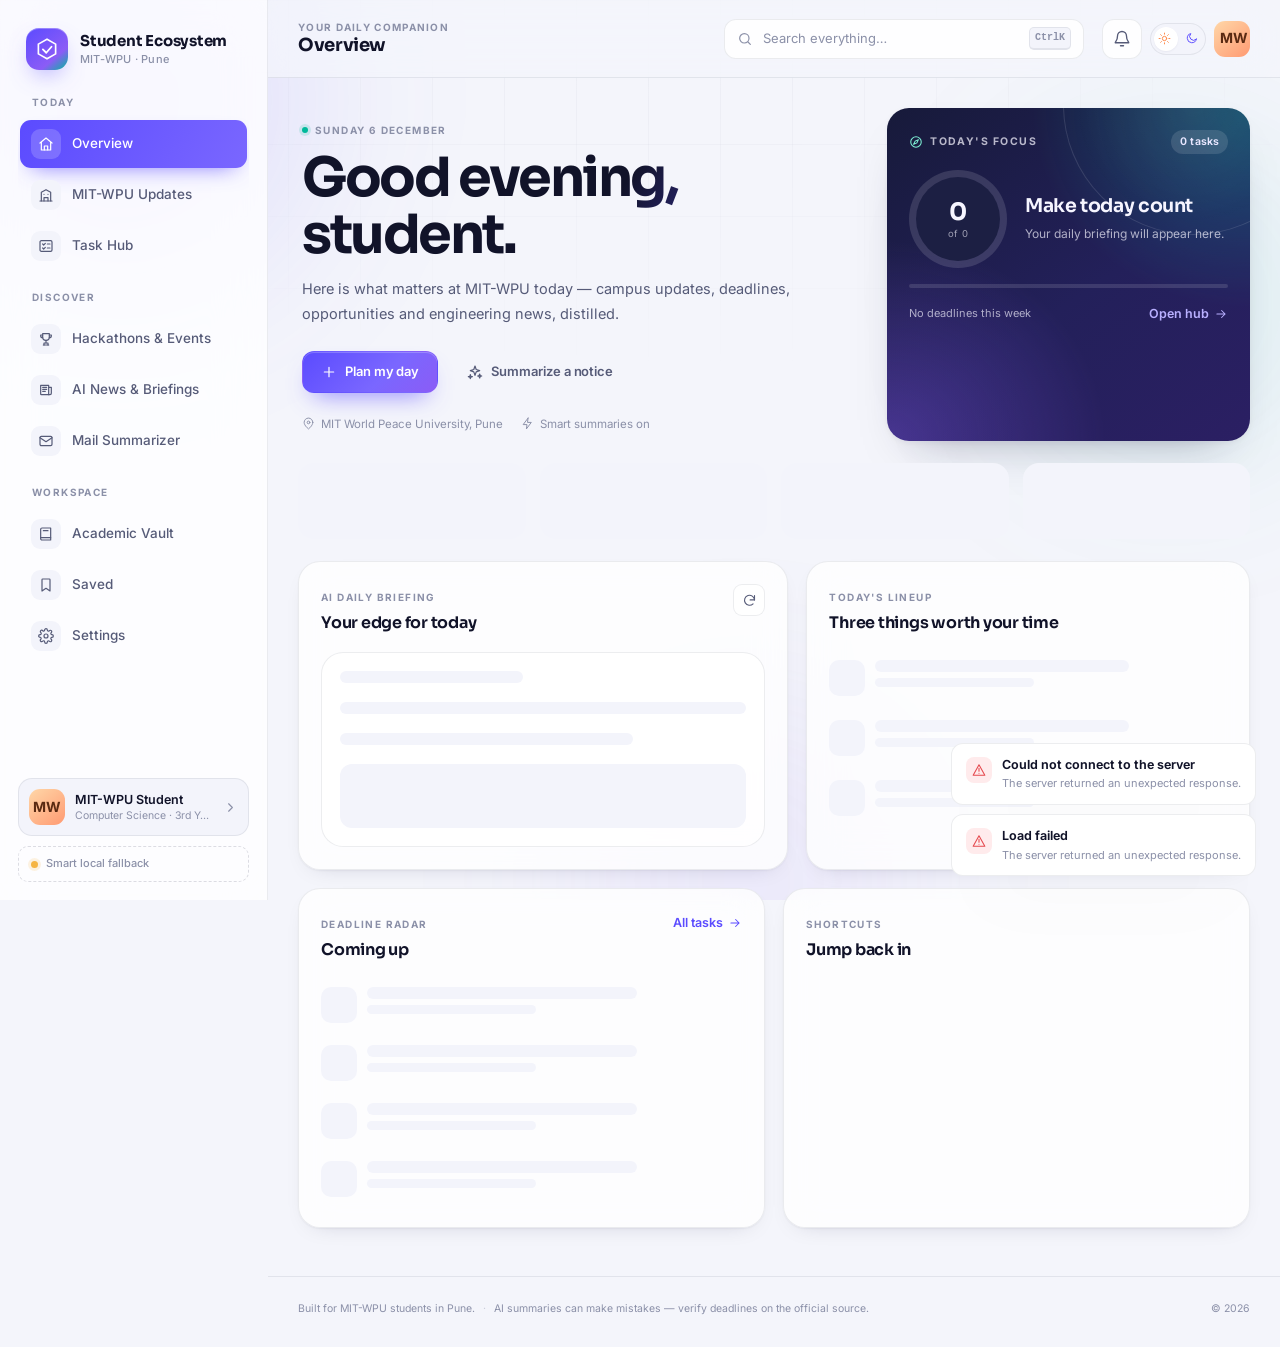
==== templates/index.html @ ea2fb2c0 "Rebuild Student Ecosystem as a local-first Flask SPA Replace the legacy Flask/HTML app with a zero-b" ====
<!DOCTYPE html>
<html lang="en" data-theme="light">
<head>
  <meta charset="UTF-8">
  <meta name="viewport" content="width=device-width, initial-scale=1.0, viewport-fit=cover">
  <meta name="description" content="Student Ecosystem is the daily companion for MIT-WPU students: campus updates, hackathons, AI news briefings, mail summaries, an academic vault and a task hub.">
  <meta name="theme-color" content="#5b4bff">
  <title>Student Ecosystem — MIT-WPU</title>
  <link rel="icon" href="/static/favicon.svg" type="image/svg+xml">
  <link rel="manifest" href="/manifest.webmanifest">
  <link rel="preconnect" href="https://fonts.googleapis.com">
  <link rel="preconnect" href="https://fonts.gstatic.com" crossorigin>
  <link href="https://fonts.googleapis.com/css2?family=Sora:wght@400;500;600;700;800&family=Inter:wght@400;500;600;700&display=swap" rel="stylesheet">
  <link rel="stylesheet" href="/static/css/app.css?v=3">
  <script>
    try {
      var savedTheme = localStorage.getItem("se-theme");
      var prefersDark = window.matchMedia && window.matchMedia("(prefers-color-scheme: dark)").matches;
      document.documentElement.setAttribute("data-theme", savedTheme || (prefersDark ? "dark" : "light"));
    } catch (e) {}
  </script>
</head>
<body>
  <!-- Icon sprite -->
  <svg xmlns="http://www.w3.org/2000/svg" style="display:none" aria-hidden="true">
    <symbol id="i-home" viewBox="0 0 24 24"><path d="M3 10.5 12 3l9 7.5"/><path d="M5 9.5V21h14V9.5"/><path d="M9.5 21v-6h5v6"/></symbol>
    <symbol id="i-campus" viewBox="0 0 24 24"><path d="M3 21h18"/><path d="M5 21V8l7-4 7 4v13"/><path d="M9 21v-5h6v5"/><path d="M9 11h.01M15 11h.01"/></symbol>
    <symbol id="i-trophy" viewBox="0 0 24 24"><path d="M7 4h10v5a5 5 0 0 1-10 0V4Z"/><path d="M7 6H4v1a3 3 0 0 0 3 3"/><path d="M17 6h3v1a3 3 0 0 1-3 3"/><path d="M12 14v4"/><path d="M8 21h8"/><path d="M9 21v-3h6v3"/></symbol>
    <symbol id="i-news" viewBox="0 0 24 24"><path d="M4 5h12v14H5a1 1 0 0 1-1-1V5Z"/><path d="M16 8h4v9a2 2 0 0 1-2 2h-2"/><path d="M7 8h6M7 11h6M7 14h4"/></symbol>
    <symbol id="i-mail" viewBox="0 0 24 24"><rect x="3" y="5" width="18" height="14" rx="2"/><path d="m3 7 9 6 9-6"/></symbol>
    <symbol id="i-book" viewBox="0 0 24 24"><path d="M4 5a2 2 0 0 1 2-2h13v18H6a2 2 0 0 1-2-2V5Z"/><path d="M4 17.5h15"/><path d="M8 7h7"/></symbol>
    <symbol id="i-tasks" viewBox="0 0 24 24"><rect x="3" y="4" width="18" height="16" rx="2"/><path d="m7 9 1.5 1.5L11 8"/><path d="m7 15 1.5 1.5L11 14"/><path d="M14 9h4M14 15h4"/></symbol>
    <symbol id="i-bookmark" viewBox="0 0 24 24"><path d="M6 4a1 1 0 0 1 1-1h10a1 1 0 0 1 1 1v17l-6-4-6 4V4Z"/></symbol>
    <symbol id="i-search" viewBox="0 0 24 24"><circle cx="11" cy="11" r="7"/><path d="m20 20-3.5-3.5"/></symbol>
    <symbol id="i-sun" viewBox="0 0 24 24"><circle cx="12" cy="12" r="4"/><path d="M12 2v2M12 20v2M4.9 4.9l1.4 1.4M17.7 17.7l1.4 1.4M2 12h2M20 12h2M4.9 19.1l1.4-1.4M17.7 6.3l1.4-1.4"/></symbol>
    <symbol id="i-moon" viewBox="0 0 24 24"><path d="M21 13.2A8.5 8.5 0 1 1 10.8 3a6.7 6.7 0 0 0 10.2 10.2Z"/></symbol>
    <symbol id="i-bell" viewBox="0 0 24 24"><path d="M18 8a6 6 0 1 0-12 0c0 7-3 7-3 9h18c0-2-3-2-3-9"/><path d="M10 21h4"/></symbol>
    <symbol id="i-plus" viewBox="0 0 24 24"><path d="M12 5v14M5 12h14"/></symbol>
    <symbol id="i-refresh" viewBox="0 0 24 24"><path d="M20 11a8 8 0 1 0-2.3 6.3"/><path d="M20 4v7h-7"/></symbol>
    <symbol id="i-arrow-right" viewBox="0 0 24 24"><path d="M5 12h14M13 6l6 6-6 6"/></symbol>
    <symbol id="i-external" viewBox="0 0 24 24"><path d="M14 4h6v6"/><path d="m20 4-9 9"/><path d="M18 14v5a1 1 0 0 1-1 1H5a1 1 0 0 1-1-1V7a1 1 0 0 1 1-1h5"/></symbol>
    <symbol id="i-sparkles" viewBox="0 0 24 24"><path d="m12 3 1.8 5.2L19 10l-5.2 1.8L12 17l-1.8-5.2L5 10l5.2-1.8L12 3Z"/><path d="m19 15 .8 2.2L22 18l-2.2.8L19 21l-.8-2.2L16 18l2.2-.8L19 15Z"/><path d="m5 16 .7 2.3L8 19l-2.3.7L5 22l-.7-2.3L2 19l2.3-.7L5 16Z"/></symbol>
    <symbol id="i-clock" viewBox="0 0 24 24"><circle cx="12" cy="12" r="9"/><path d="M12 7v5l3 2"/></symbol>
    <symbol id="i-calendar" viewBox="0 0 24 24"><rect x="3" y="5" width="18" height="16" rx="2"/><path d="M16 3v4M8 3v4M3 10h18"/></symbol>
    <symbol id="i-pin" viewBox="0 0 24 24"><path d="M20 10c0 6-8 12-8 12s-8-6-8-12a8 8 0 0 1 16 0Z"/><circle cx="12" cy="10" r="2.5"/></symbol>
    <symbol id="i-x" viewBox="0 0 24 24"><path d="M6 6l12 12M18 6 6 18"/></symbol>
    <symbol id="i-trash" viewBox="0 0 24 24"><path d="M4 7h16M9 7V4h6v3M6 7l1 14h10l1-14"/><path d="M10 11v6M14 11v6"/></symbol>
    <symbol id="i-edit" viewBox="0 0 24 24"><path d="m4 20 4.5-1 10-10a2.1 2.1 0 0 0-3-3l-10 10L4 20Z"/><path d="m13.5 6.5 4 4"/></symbol>
    <symbol id="i-check" viewBox="0 0 24 24"><path d="m5 12 5 5L20 6"/></symbol>
    <symbol id="i-users" viewBox="0 0 24 24"><circle cx="9" cy="8" r="3.5"/><path d="M2.5 20a6.5 6.5 0 0 1 13 0"/><path d="M16 5.5a3.5 3.5 0 0 1 0 7"/><path d="M18 15.5a5.5 5.5 0 0 1 3.5 4.5"/></symbol>
    <symbol id="i-bolt" viewBox="0 0 24 24"><path d="M13 2 4 14h7l-1 8 9-12h-7l1-8Z"/></symbol>
    <symbol id="i-upload" viewBox="0 0 24 24"><path d="M12 16V4"/><path d="m7 9 5-5 5 5"/><path d="M4 16v3a1 1 0 0 0 1 1h14a1 1 0 0 0 1-1v-3"/></symbol>
    <symbol id="i-download" viewBox="0 0 24 24"><path d="M12 4v12"/><path d="m7 11 5 5 5-5"/><path d="M4 19v1h16v-1"/></symbol>
    <symbol id="i-star" viewBox="0 0 24 24"><path d="m12 3 2.7 5.6 6.3.9-4.5 4.3 1 6.2-5.5-3-5.5 3 1-6.2L3 9.5l6.3-.9L12 3Z"/></symbol>
    <symbol id="i-filter" viewBox="0 0 24 24"><path d="M3 5h18l-7 8v6l-4 2v-8L3 5Z"/></symbol>
    <symbol id="i-chevron-down" viewBox="0 0 24 24"><path d="m6 9 6 6 6-6"/></symbol>
    <symbol id="i-chevron-right" viewBox="0 0 24 24"><path d="m9 6 6 6-6 6"/></symbol>
    <symbol id="i-command" viewBox="0 0 24 24"><path d="M9 6a3 3 0 1 0-3 3h12a3 3 0 1 0-3-3v12a3 3 0 1 0 3-3H6a3 3 0 1 0 3 3V6Z"/></symbol>
    <symbol id="i-menu" viewBox="0 0 24 24"><path d="M4 7h16M4 12h16M4 17h16"/></symbol>
    <symbol id="i-settings" viewBox="0 0 24 24"><circle cx="12" cy="12" r="3"/><path d="M19.4 15a1.7 1.7 0 0 0 .3 1.9l.1.1a2 2 0 1 1-2.8 2.8l-.1-.1a1.7 1.7 0 0 0-1.9-.3 1.7 1.7 0 0 0-1 1.5V21a2 2 0 1 1-4 0v-.1a1.7 1.7 0 0 0-1-1.6 1.7 1.7 0 0 0-1.9.3l-.1.1a2 2 0 1 1-2.8-2.8l.1-.1a1.7 1.7 0 0 0 .3-1.9 1.7 1.7 0 0 0-1.5-1H3a2 2 0 1 1 0-4h.1a1.7 1.7 0 0 0 1.6-1 1.7 1.7 0 0 0-.3-1.9l-.1-.1a2 2 0 1 1 2.8-2.8l.1.1a1.7 1.7 0 0 0 1.9.3H9a1.7 1.7 0 0 0 1-1.5V3a2 2 0 1 1 4 0v.1a1.7 1.7 0 0 0 1 1.5 1.7 1.7 0 0 0 1.9-.3l.1-.1a2 2 0 1 1 2.8 2.8l-.1.1a1.7 1.7 0 0 0-.3 1.9V9a1.7 1.7 0 0 0 1.5 1H21a2 2 0 1 1 0 4h-.1a1.7 1.7 0 0 0-1.5 1Z"/></symbol>
    <symbol id="i-layers" viewBox="0 0 24 24"><path d="m12 3 9 5-9 5-9-5 9-5Z"/><path d="m3 13 9 5 9-5"/><path d="m3 17 9 5 9-5"/></symbol>
    <symbol id="i-file" viewBox="0 0 24 24"><path d="M13 3H6a1 1 0 0 0-1 1v16a1 1 0 0 0 1 1h12a1 1 0 0 0 1-1V9l-6-6Z"/><path d="M13 3v6h6"/><path d="M8 14h8M8 17h5"/></symbol>
    <symbol id="i-video" viewBox="0 0 24 24"><rect x="3" y="6" width="13" height="12" rx="2"/><path d="m16 10 5-3v10l-5-3"/></symbol>
    <symbol id="i-link" viewBox="0 0 24 24"><path d="M10 14a4 4 0 0 0 5.7 0l3-3a4 4 0 0 0-5.7-5.7l-1 1"/><path d="M14 10a4 4 0 0 0-5.7 0l-3 3a4 4 0 0 0 5.7 5.7l1-1"/></symbol>
    <symbol id="i-tool" viewBox="0 0 24 24"><path d="M14.5 6.5a4 4 0 0 1 5-5l-2.4 2.4 2.5 2.5 2.4-2.4a4 4 0 0 1-5 5L7 19a2.8 2.8 0 1 1-4-4l10-10.5Z"/></symbol>
    <symbol id="i-alert" viewBox="0 0 24 24"><path d="M12 3 2 21h20L12 3Z"/><path d="M12 9v5M12 17.5h.01"/></symbol>
    <symbol id="i-send" viewBox="0 0 24 24"><path d="m22 2-7 20-4-9-9-4 20-7Z"/><path d="M22 2 11 13"/></symbol>
    <symbol id="i-copy" viewBox="0 0 24 24"><rect x="9" y="9" width="12" height="12" rx="2"/><path d="M5 15H4a1 1 0 0 1-1-1V4a1 1 0 0 1 1-1h10a1 1 0 0 1 1 1v1"/></symbol>
    <symbol id="i-grad" viewBox="0 0 24 24"><path d="m2 9 10-5 10 5-10 5L2 9Z"/><path d="M6 11.5V17c0 1.7 2.7 3 6 3s6-1.3 6-3v-5.5"/><path d="M22 9v6"/></symbol>
    <symbol id="i-compass" viewBox="0 0 24 24"><circle cx="12" cy="12" r="9"/><path d="m16 8-2.5 5.5L8 16l2.5-5.5L16 8Z"/></symbol>
    <symbol id="i-inbox" viewBox="0 0 24 24"><path d="M4 13h4l2 3h4l2-3h4"/><path d="M5 4h14l2 9v6a1 1 0 0 1-1 1H4a1 1 0 0 1-1-1v-6l2-9Z"/></symbol>
  </svg>

  <div class="ambient" aria-hidden="true">
    <div class="ambient-orb orb-1"></div>
    <div class="ambient-orb orb-2"></div>
    <div class="ambient-orb orb-3"></div>
    <div class="ambient-grid"></div>
  </div>

  <div class="app-shell">
    <!-- Sidebar -->
    <aside class="sidebar" id="sidebar" aria-label="Primary navigation">
      <a class="brand" href="#overview" data-nav="overview">
        <span class="brand-mark" aria-hidden="true">
          <svg viewBox="0 0 32 32" fill="none"><path d="M16 3 4.5 9.5v13L16 29l11.5-6.5v-13L16 3Z" stroke="currentColor" stroke-width="2.2"/><path d="M10.5 16.5 15 21l7-8" stroke="currentColor" stroke-width="2.4" stroke-linecap="round" stroke-linejoin="round"/></svg>
        </span>
        <span class="brand-copy">
          <strong>Student Ecosystem</strong>
          <small>MIT-WPU · Pune</small>
        </span>
      </a>

      <nav class="nav">
        <span class="nav-label">Today</span>
        <a class="nav-item" href="#overview" data-nav="overview"><span class="nav-icon"><svg class="icon"><use href="#i-home"/></svg></span><span>Overview</span></a>
        <a class="nav-item" href="#campus" data-nav="campus"><span class="nav-icon"><svg class="icon"><use href="#i-campus"/></svg></span><span>MIT-WPU Updates</span><em class="nav-badge" id="nav-campus-badge" hidden>0</em></a>
        <a class="nav-item" href="#tasks" data-nav="tasks"><span class="nav-icon"><svg class="icon"><use href="#i-tasks"/></svg></span><span>Task Hub</span><em class="nav-badge" id="nav-task-badge" hidden>0</em></a>

        <span class="nav-label">Discover</span>
        <a class="nav-item" href="#opportunities" data-nav="opportunities"><span class="nav-icon"><svg class="icon"><use href="#i-trophy"/></svg></span><span>Hackathons &amp; Events</span></a>
        <a class="nav-item" href="#news" data-nav="news"><span class="nav-icon"><svg class="icon"><use href="#i-news"/></svg></span><span>AI News &amp; Briefings</span></a>
        <a class="nav-item" href="#mail" data-nav="mail"><span class="nav-icon"><svg class="icon"><use href="#i-mail"/></svg></span><span>Mail Summarizer</span></a>

        <span class="nav-label">Workspace</span>
        <a class="nav-item" href="#vault" data-nav="vault"><span class="nav-icon"><svg class="icon"><use href="#i-book"/></svg></span><span>Academic Vault</span></a>
        <a class="nav-item" href="#saved" data-nav="saved"><span class="nav-icon"><svg class="icon"><use href="#i-bookmark"/></svg></span><span>Saved</span><em class="nav-badge" id="nav-saved-badge" hidden>0</em></a>
        <a class="nav-item" href="#settings" data-nav="settings"><span class="nav-icon"><svg class="icon"><use href="#i-settings"/></svg></span><span>Settings</span></a>
      </nav>

      <div class="sidebar-footer">
        <button class="profile-chip" type="button" data-open-settings>
          <span class="avatar" id="sidebar-avatar">M</span>
          <span class="profile-chip-copy">
            <strong id="sidebar-name">MIT-WPU Student</strong>
            <small id="sidebar-branch">Computer Science</small>
          </span>
          <svg class="icon"><use href="#i-chevron-right"/></svg>
        </button>
        <div class="ai-status" id="ai-status-pill">
          <span class="status-dot"></span>
          <span id="ai-status-text">Smart fallback</span>
        </div>
      </div>
    </aside>

    <!-- Main -->
    <div class="main">
      <header class="topbar">
        <button class="icon-btn menu-btn" id="menu-btn" type="button" aria-label="Open navigation" aria-expanded="false">
          <svg class="icon"><use href="#i-menu"/></svg>
        </button>

        <div class="topbar-title">
          <span class="topbar-eyebrow" id="topbar-eyebrow">Your daily companion</span>
          <h1 id="topbar-title">Overview</h1>
        </div>

        <button class="search-trigger" id="search-trigger" type="button" aria-label="Open command palette">
          <svg class="icon"><use href="#i-search"/></svg>
          <span>Search everything…</span>
          <kbd><span class="kbd-mod">Ctrl</span>K</kbd>
        </button>

        <div class="topbar-actions">
          <button class="icon-btn" id="notification-btn" type="button" aria-label="Deadline notifications" aria-haspopup="true">
            <svg class="icon"><use href="#i-bell"/></svg>
            <span class="notification-dot" id="notification-dot" hidden></span>
          </button>
          <button class="theme-toggle" id="theme-toggle" type="button" aria-label="Toggle theme" aria-pressed="false">
            <span class="theme-icon theme-icon-sun"><svg class="icon"><use href="#i-sun"/></svg></span>
            <span class="theme-icon theme-icon-moon"><svg class="icon"><use href="#i-moon"/></svg></span>
          </button>
          <button class="avatar avatar-btn" id="topbar-avatar" type="button" aria-label="Open settings" data-open-settings>M</button>
        </div>

        <div class="notification-panel" id="notification-panel" hidden>
          <div class="panel-head">
            <strong>Up next</strong>
            <a href="#tasks" class="text-link">All tasks <svg class="icon"><use href="#i-arrow-right"/></svg></a>
          </div>
          <div id="notification-list" class="notification-list"></div>
        </div>
      </header>

      <main class="view-wrap" id="view-wrap" tabindex="-1">
        <!-- ============ OVERVIEW ============ -->
        <section class="view" id="view-overview" data-view="overview">
          <div class="overview-hero">
            <div class="hero-copy">
              <span class="eyebrow"><span class="eyebrow-dot"></span><span id="today-label">Today</span></span>
              <h2 class="hero-title" id="greeting-title">Good evening, student.</h2>
              <p class="hero-sub" id="greeting-sub">Here is what matters at MIT-WPU today — campus updates, deadlines, opportunities and engineering news, distilled.</p>
              <div class="hero-actions">
                <a class="btn btn-primary" href="#tasks" data-nav="tasks"><svg class="icon"><use href="#i-plus"/></svg>Plan my day</a>
                <a class="btn btn-ghost" href="#mail" data-nav="mail"><svg class="icon"><use href="#i-sparkles"/></svg>Summarize a notice</a>
              </div>
              <div class="hero-meta">
                <span><svg class="icon"><use href="#i-pin"/></svg>MIT World Peace University, Pune</span>
                <span><svg class="icon"><use href="#i-bolt"/></svg><span id="hero-mode">Smart summaries on</span></span>
              </div>
            </div>

            <div class="focus-card" id="focus-card">
              <div class="focus-top">
                <span class="focus-label"><svg class="icon"><use href="#i-compass"/></svg> Today's focus</span>
                <span class="pill pill-soft" id="focus-count">0 tasks</span>
              </div>
              <div class="focus-body">
                <div class="focus-ring" id="focus-ring" style="--progress:0">
                  <div class="focus-ring-inner">
                    <strong id="focus-done">0</strong>
                    <small>of <span id="focus-total">0</span></small>
                  </div>
                </div>
                <div class="focus-copy">
                  <h3 id="focus-headline">Make today count</h3>
                  <p id="focus-summary">Your daily briefing will appear here.</p>
                </div>
              </div>
              <div class="focus-progress"><span id="focus-bar"></span></div>
              <div class="focus-foot">
                <span id="focus-next">No deadlines this week</span>
                <a href="#tasks" class="text-link">Open hub <svg class="icon"><use href="#i-arrow-right"/></svg></a>
              </div>
            </div>
          </div>

          <div class="stat-grid" id="overview-stats" aria-label="Your stats"></div>

          <div class="overview-grid">
            <section class="panel panel-briefing">
              <div class="panel-head">
                <div>
                  <span class="eyebrow">AI DAILY BRIEFING</span>
                  <h3>Your edge for today</h3>
                </div>
                <button class="icon-btn small" id="briefing-refresh" type="button" aria-label="Regenerate briefing">
                  <svg class="icon"><use href="#i-refresh"/></svg>
                </button>
              </div>
              <div id="briefing-body" class="briefing-body"></div>
            </section>

            <section class="panel">
              <div class="panel-head">
                <div><span class="eyebrow">TODAY'S LINEUP</span><h3>Three things worth your time</h3></div>
              </div>
              <div id="overview-lineup" class="lineup"></div>
            </section>
          </div>

          <div class="overview-grid two-even">
            <section class="panel">
              <div class="panel-head">
                <div><span class="eyebrow">DEADLINE RADAR</span><h3>Coming up</h3></div>
                <a href="#tasks" class="text-link">All tasks <svg class="icon"><use href="#i-arrow-right"/></svg></a>
              </div>
              <div id="overview-deadlines" class="deadline-list"></div>
            </section>

            <section class="panel">
              <div class="panel-head">
                <div><span class="eyebrow">SHORTCUTS</span><h3>Jump back in</h3></div>
              </div>
              <div id="overview-quick" class="quick-grid"></div>
            </section>
          </div>
        </section>

        <!-- ============ CAMPUS ============ -->
        <section class="view" id="view-campus" data-view="campus">
          <div class="view-head">
            <div>
              <span class="eyebrow">MIT-WPU UPDATES HUB</span>
              <h2>Campus, decoded.</h2>
              <p>Notices, exams, academic dates and club events — each with a TL;DR and the exact next step.</p>
            </div>
            <div class="view-head-actions">
              <button class="btn btn-secondary" id="campus-refresh" type="button"><svg class="icon"><use href="#i-refresh"/></svg>Refresh</button>
            </div>
          </div>

          <div class="source-strip" id="campus-source"></div>

          <div class="toolbar">
            <div class="search-field">
              <svg class="icon"><use href="#i-search"/></svg>
              <input type="search" id="campus-search" placeholder="Search notices, exams, events…" aria-label="Search campus updates" autocomplete="off">
            </div>
            <div class="chip-row" id="campus-categories" role="tablist" aria-label="Filter by category"></div>
          </div>

          <div class="feed-grid" id="campus-grid"></div>
        </section>

        <!-- ============ OPPORTUNITIES ============ -->
        <section class="view" id="view-opportunities" data-view="opportunities">
          <div class="view-head">
            <div>
              <span class="eyebrow">OPPORTUNITY RADAR</span>
              <h2>Hackathons, contests &amp; things worth doing.</h2>
              <p>High-signal opportunities across Pune, India and the world — with deadlines, modes, prizes and why they matter.</p>
            </div>
            <div class="view-head-actions">
              <button class="btn btn-secondary" id="opp-refresh" type="button"><svg class="icon"><use href="#i-refresh"/></svg>Refresh</button>
            </div>
          </div>

          <div class="opp-stats" id="opp-stats"></div>

          <div class="toolbar toolbar-wrap">
            <div class="search-field">
              <svg class="icon"><use href="#i-search"/></svg>
              <input type="search" id="opp-search" placeholder="Search hackathons, fellowships, open source…" aria-label="Search opportunities" autocomplete="off">
            </div>
            <div class="select-group">
              <label class="select-field">
                <span>Mode</span>
                <select id="opp-mode">
                  <option value="All">All modes</option>
                  <option value="Online">Online</option>
                  <option value="In-Person">In-Person</option>
                  <option value="Hybrid">Hybrid</option>
                </select>
              </label>
              <label class="select-field">
                <span>Deadline</span>
                <select id="opp-deadline">
                  <option value="">Any time</option>
                  <option value="7">Next 7 days</option>
                  <option value="30">Next 30 days</option>
                  <option value="open">Still open</option>
                </select>
              </label>
            </div>
          </div>
          <div class="chip-row opp-tracks" id="opp-tracks" role="tablist" aria-label="Filter by track"></div>

          <div class="opp-grid" id="opp-grid"></div>
        </section>

        <!-- ============ NEWS ============ -->
        <section class="view" id="view-news" data-view="news">
          <div class="view-head">
            <div>
              <span class="eyebrow">AI NEWS &amp; BRIEFINGS</span>
              <h2>Your field, without the noise.</h2>
              <p>Branch-aware engineering news with three-line AI briefings, key takeaways and a saved reading list.</p>
            </div>
            <div class="view-head-actions">
              <label class="select-field branch-field">
                <span>Branch</span>
                <select id="news-branch" aria-label="Select engineering branch"></select>
              </label>
              <button class="btn btn-secondary" id="news-refresh" type="button"><svg class="icon"><use href="#i-refresh"/></svg>Refresh</button>
            </div>
          </div>

          <div class="source-strip" id="news-source"></div>

          <div class="toolbar">
            <div class="search-field">
              <svg class="icon"><use href="#i-search"/></svg>
              <input type="search" id="news-search" placeholder="Search this briefing…" aria-label="Search news" autocomplete="off">
            </div>
            <span class="toolbar-note" id="news-count-label"></span>
          </div>

          <div class="news-grid" id="news-grid"></div>
        </section>

        <!-- ============ MAIL ============ -->
        <section class="view" id="view-mail" data-view="mail">
          <div class="view-head">
            <div>
              <span class="eyebrow">MAIL &amp; NOTICE SUMMARIZER</span>
              <h2>Paste a notice. Get the point.</h2>
              <p>Drop a campus email or upload an <code>.eml</code> / <code>.txt</code>. You get a TL;DR, deadlines, action items and a category — then send it straight to your task hub.</p>
            </div>
          </div>

          <div class="mail-layout">
            <section class="panel mail-composer">
              <form id="mail-form">
                <div class="field-row">
                  <label class="field">
                    <span>Subject <em>optional</em></span>
                    <input id="mail-subject" name="subject" type="text" placeholder="e.g. End-semester examination schedule" autocomplete="off">
                  </label>
                  <label class="field">
                    <span>From <em>optional</em></span>
                    <input id="mail-sender" name="sender" type="text" placeholder="e.g. exam@mitwpu.edu.in" autocomplete="off">
                  </label>
                </div>
                <label class="field">
                  <span>Notice text</span>
                  <textarea id="mail-body" name="text" rows="11" placeholder="Paste the full email or notice here. Include dates and instructions — the summarizer will extract them."></textarea>
                </label>

                <div class="file-drop" id="mail-drop">
                  <input id="mail-file" type="file" accept=".eml,.txt,text/plain,message/rfc822" hidden>
                  <div class="file-drop-icon"><svg class="icon"><use href="#i-upload"/></svg></div>
                  <div class="file-drop-copy">
                    <strong>Drop an .eml or .txt file</strong>
                    <small>or <button type="button" class="link-btn" id="mail-browse">browse files</button> · max 4 MB</small>
                  </div>
                  <span class="file-name" id="mail-file-name" hidden></span>
                </div>

                <div class="mail-form-foot">
                  <label class="check-field"><input type="checkbox" id="mail-create-task"> Also add the top action to my tasks</label>
                  <div class="mail-form-actions">
                    <button type="button" class="btn btn-ghost" id="mail-sample">Try a sample</button>
                    <button type="submit" class="btn btn-primary" id="mail-submit"><svg class="icon"><use href="#i-sparkles"/></svg>Summarize notice</button>
                  </div>
                </div>
              </form>

              <div class="mail-result" id="mail-result" aria-live="polite">
                <div class="empty-state compact">
                  <div class="empty-icon"><svg class="icon"><use href="#i-mail"/></svg></div>
                  <h3>Your summary will appear here</h3>
                  <p>TL;DR, deadlines, action items and a category — structured, scannable and saved to your history.</p>
                </div>
              </div>
            </section>

            <section class="panel mail-history-panel">
              <div class="panel-head">
                <div><span class="eyebrow">SAVED SUMMARIES</span><h3>Recent notices</h3></div>
                <span class="pill pill-soft" id="mail-history-count">0</span>
              </div>
              <div class="mail-history" id="mail-history"></div>
            </section>
          </div>
        </section>

        <!-- ============ VAULT ============ -->
        <section class="view" id="view-vault" data-view="vault">
          <div class="view-head">
            <div>
              <span class="eyebrow">ACADEMIC VAULT</span>
              <h2>Everything you'll actually reuse.</h2>
              <p>Curated courses, notes, textbooks and tools by subject — plus your own links, all one search away.</p>
            </div>
            <div class="view-head-actions">
              <button class="btn btn-primary" id="vault-add" type="button"><svg class="icon"><use href="#i-plus"/></svg>Add resource</button>
            </div>
          </div>

          <div class="toolbar">
            <div class="search-field">
              <svg class="icon"><use href="#i-search"/></svg>
              <input type="search" id="vault-search" placeholder="Search subject, topic or resource…" aria-label="Search vault" autocomplete="off">
            </div>
            <div class="select-group">
              <label class="select-field">
                <span>Type</span>
                <select id="vault-type"><option value="All">All types</option></select>
              </label>
              <label class="select-field">
                <span>Show</span>
                <select id="vault-scope">
                  <option value="All">All branches</option>
                  <option value="mine">My branch</option>
                  <option value="starred">Starred only</option>
                </select>
              </label>
            </div>
          </div>
          <div class="chip-row" id="vault-subjects" role="tablist" aria-label="Filter by subject"></div>

          <div class="vault-grid" id="vault-grid"></div>
        </section>

        <!-- ============ TASKS ============ -->
        <section class="view" id="view-tasks" data-view="tasks">
          <div class="view-head">
            <div>
              <span class="eyebrow">STUDENT TASK HUB</span>
              <h2>Turn deadlines into done.</h2>
              <p>Every campus notice, hackathon and mail summary can become a task. Priorities, due dates and drag-to-progress included.</p>
            </div>
            <div class="view-head-actions">
              <button class="btn btn-primary" id="task-add" type="button"><svg class="icon"><use href="#i-plus"/></svg>New task</button>
            </div>
          </div>

          <div class="task-toolbar">
            <div class="search-field">
              <svg class="icon"><use href="#i-search"/></svg>
              <input type="search" id="task-search" placeholder="Search tasks…" aria-label="Search tasks" autocomplete="off">
            </div>
            <div class="select-group">
              <label class="select-field">
                <span>Priority</span>
                <select id="task-priority">
                  <option value="All">All</option>
                  <option value="urgent">Urgent</option>
                  <option value="high">High</option>
                  <option value="medium">Medium</option>
                  <option value="low">Low</option>
                </select>
              </label>
            </div>
            <div class="task-summary" id="task-summary"></div>
          </div>

          <div class="kanban" id="task-board"></div>
        </section>

        <!-- ============ SAVED ============ -->
        <section class="view" id="view-saved" data-view="saved">
          <div class="view-head">
            <div>
              <span class="eyebrow">YOUR LIBRARY</span>
              <h2>Saved for later.</h2>
              <p>Opportunities, briefings and campus notices you bookmarked — in one quiet place.</p>
            </div>
          </div>
          <div class="chip-row" id="saved-tabs" role="tablist" aria-label="Filter saved items"></div>
          <div class="saved-grid" id="saved-grid"></div>
        </section>

        <!-- ============ SETTINGS ============ -->
        <section class="view" id="view-settings" data-view="settings">
          <div class="view-head">
            <div>
              <span class="eyebrow">SETTINGS</span>
              <h2>Make it yours.</h2>
              <p>Your branch shapes the news feed and vault. Nothing leaves this device except the text you choose to summarize.</p>
            </div>
          </div>

          <div class="settings-layout">
            <section class="panel">
              <div class="panel-head"><div><span class="eyebrow">PROFILE</span><h3>Student details</h3></div></div>
              <form id="settings-form" class="settings-form">
                <label class="field"><span>Name</span><input id="settings-name" type="text" autocomplete="name" placeholder="Your name"></label>
                <label class="field"><span>Branch</span><select id="settings-branch"></select></label>
                <div class="field-row">
                  <label class="field"><span>Year</span><input id="settings-year" type="text" placeholder="3rd Year"></label>
                  <label class="field"><span>Semester</span><input id="settings-semester" type="text" placeholder="Semester 5"></label>
                </div>
                <label class="field"><span>This semester's goal</span><input id="settings-goal" type="text" placeholder="Land a strong internship while keeping academics on track"></label>
                <div class="form-foot">
                  <span class="form-note" id="settings-note"></span>
                  <button type="submit" class="btn btn-primary">Save changes</button>
                </div>
              </form>
            </section>

            <section class="panel">
              <div class="panel-head"><div><span class="eyebrow">SYSTEM</span><h3>Under the hood</h3></div></div>
              <div class="status-list" id="settings-status"></div>
              <div class="settings-links">
                <a href="/api/health" target="_blank" rel="noopener">Health check <svg class="icon"><use href="#i-external"/></svg></a>
                <a href="/api/bootstrap" target="_blank" rel="noopener">Bootstrap payload <svg class="icon"><use href="#i-external"/></svg></a>
              </div>
            </section>
          </div>
        </section>
      </main>

      <footer class="app-footer">
        <span>Built for MIT-WPU students in Pune.</span>
        <span class="footer-dot">·</span>
        <span>AI summaries can make mistakes — verify deadlines on the official source.</span>
        <span class="footer-spacer"></span>
        <span id="footer-year"></span>
      </footer>
    </div>
  </div>

  <!-- Mobile bottom nav -->
  <nav class="mobile-nav" aria-label="Mobile navigation">
    <a href="#overview" data-nav="overview"><svg class="icon"><use href="#i-home"/></svg><span>Home</span></a>
    <a href="#campus" data-nav="campus"><svg class="icon"><use href="#i-campus"/></svg><span>Campus</span></a>
    <a href="#opportunities" data-nav="opportunities"><svg class="icon"><use href="#i-trophy"/></svg><span>Radar</span></a>
    <a href="#mail" data-nav="mail"><svg class="icon"><use href="#i-sparkles"/></svg><span>Summarize</span></a>
    <a href="#tasks" data-nav="tasks"><svg class="icon"><use href="#i-tasks"/></svg><span>Tasks</span></a>
  </nav>

  <!-- Command palette -->
  <div class="overlay" id="palette-overlay" hidden>
    <div class="palette" role="dialog" aria-modal="true" aria-label="Command palette">
      <div class="palette-search">
        <svg class="icon"><use href="#i-search"/></svg>
        <input id="palette-input" type="text" placeholder="Search views, tasks, resources, opportunities…" autocomplete="off" aria-label="Search everything">
        <button class="icon-btn small" id="palette-close" type="button" aria-label="Close search"><svg class="icon"><use href="#i-x"/></svg></button>
      </div>
      <div class="palette-results" id="palette-results"></div>
      <div class="palette-foot"><span><kbd>↑</kbd><kbd>↓</kbd> to navigate</span><span><kbd>↵</kbd> to open</span><span><kbd>esc</kbd> to close</span></div>
    </div>
  </div>

  <!-- Modal -->
  <div class="overlay" id="modal-overlay" hidden>
    <div class="modal" id="modal" role="dialog" aria-modal="true" aria-labelledby="modal-title">
      <div class="modal-head">
        <div><span class="eyebrow" id="modal-eyebrow">TASK</span><h3 id="modal-title">New task</h3></div>
        <button class="icon-btn small" id="modal-close" type="button" aria-label="Close dialog"><svg class="icon"><use href="#i-x"/></svg></button>
      </div>
      <div class="modal-body" id="modal-body"></div>
      <div class="modal-foot" id="modal-foot"></div>
    </div>
  </div>

  <div class="toast-stack" id="toast-stack" aria-live="polite" aria-atomic="false"></div>

  <script src="/static/js/core.js?v=3" defer></script>
  <script src="/static/js/views.js?v=3" defer></script>
  <script src="/static/js/tools.js?v=3" defer></script>
  <script src="/static/js/app.js?v=3" defer></script>
</body>
</html>
---- static/css/app.css ----
/* ==========================================================================
   STUDENT ECOSYSTEM — DESIGN SYSTEM
   A calm, high-signal interface for MIT-WPU students.
   ========================================================================== */

/* ---------- Tokens ---------- */
:root {
  --bg: #f4f5fb;
  --bg-soft: #eef0f9;
  --surface: rgba(255, 255, 255, 0.78);
  --surface-solid: #ffffff;
  --surface-2: #f3f4fb;
  --surface-3: #eaecf7;
  --ink: #111329;
  --ink-2: #565b78;
  --ink-3: #8b90a8;
  --line: rgba(22, 25, 58, 0.08);
  --line-strong: rgba(22, 25, 58, 0.14);
  --primary: #5b4bff;
  --primary-strong: #4433e0;
  --primary-soft: #eeecff;
  --violet: #8b5cf6;
  --mint: #00b99b;
  --mint-soft: #e2fbf5;
  --warm: #ff8a4c;
  --warm-soft: #fff0e7;
  --danger: #e5484d;
  --danger-soft: #ffebec;
  --success: #0f9f73;
  --gold: #f5b544;
  --gold-soft: #fff6e3;
  --shadow-sm: 0 1px 2px rgba(16, 20, 55, 0.05), 0 8px 24px -16px rgba(16, 20, 55, 0.25);
  --shadow-md: 0 2px 6px rgba(16, 20, 55, 0.05), 0 24px 48px -28px rgba(16, 20, 55, 0.35);
  --shadow-lg: 0 32px 70px -30px rgba(18, 20, 60, 0.4);
  --radius-sm: 10px;
  --radius: 16px;
  --radius-lg: 22px;
  --radius-xl: 28px;
  --sidebar-w: 268px;
  --topbar-h: 78px;
  --font-display: "Sora", "Inter", -apple-system, BlinkMacSystemFont, "Segoe UI", sans-serif;
  --font-body: "Inter", -apple-system, BlinkMacSystemFont, "Segoe UI", sans-serif;
  --font-mono: ui-monospace, "SFMono-Regular", "Cascadia Code", Consolas, monospace;
  --ease: cubic-bezier(0.22, 1, 0.36, 1);
  --ease-snap: cubic-bezier(0.34, 1.56, 0.64, 1);
}

[data-theme="dark"] {
  --bg: #070912;
  --bg-soft: #0b0e1c;
  --surface: rgba(20, 24, 44, 0.72);
  --surface-solid: #12162a;
  --surface-2: #171c33;
  --surface-3: #1f2440;
  --ink: #f1f3ff;
  --ink-2: #a7adcb;
  --ink-3: #767d9d;
  --line: rgba(255, 255, 255, 0.08);
  --line-strong: rgba(255, 255, 255, 0.14);
  --primary: #8b7dff;
  --primary-strong: #a99fff;
  --primary-soft: rgba(139, 125, 255, 0.16);
  --mint: #2ee6c4;
  --mint-soft: rgba(46, 230, 196, 0.12);
  --warm: #ffa072;
  --warm-soft: rgba(255, 160, 114, 0.12);
  --danger: #ff6b70;
  --danger-soft: rgba(255, 107, 112, 0.13);
  --success: #3ddba0;
  --gold: #ffc96b;
  --gold-soft: rgba(255, 201, 107, 0.13);
  --shadow-sm: 0 1px 2px rgba(0, 0, 0, 0.24), 0 10px 30px -20px rgba(0, 0, 0, 0.8);
  --shadow-md: 0 2px 10px rgba(0, 0, 0, 0.25), 0 30px 60px -30px rgba(0, 0, 0, 0.9);
  --shadow-lg: 0 40px 90px -35px rgba(0, 0, 0, 0.95);
}

/* ---------- Reset ---------- */
*, *::before, *::after { box-sizing: border-box; }

html {
  scroll-behavior: smooth;
  scroll-padding-top: 100px;
  -webkit-text-size-adjust: 100%;
}

body {
  margin: 0;
  background: var(--bg);
  color: var(--ink);
  font-family: var(--font-body);
  font-size: 14.5px;
  line-height: 1.6;
  -webkit-font-smoothing: antialiased;
  text-rendering: optimizeLegibility;
  overflow-x: hidden;
  min-height: 100dvh;
}

h1, h2, h3, h4, p, ul, ol, figure { margin: 0; }
ul, ol { padding: 0; list-style: none; }
a { color: inherit; text-decoration: none; }
button { font: inherit; color: inherit; cursor: pointer; }
input, select, textarea { font: inherit; color: inherit; }
img, svg { display: block; }
code { font-family: var(--font-mono); font-size: 0.9em; background: var(--surface-2); padding: 1px 5px; border-radius: 5px; }

::selection { background: rgba(91, 75, 255, 0.22); color: var(--ink); }

:focus-visible {
  outline: 2px solid var(--primary);
  outline-offset: 3px;
  border-radius: 6px;
}

button:focus:not(:focus-visible) { outline: none; }

::-webkit-scrollbar { width: 10px; height: 10px; }
::-webkit-scrollbar-track { background: transparent; }
::-webkit-scrollbar-thumb { background: var(--line-strong); border-radius: 10px; border: 2px solid transparent; background-clip: padding-box; }
::-webkit-scrollbar-thumb:hover { background: var(--ink-3); border: 2px solid transparent; background-clip: padding-box; }

.icon {
  width: 18px;
  height: 18px;
  flex: 0 0 auto;
  fill: none;
  stroke: currentColor;
  stroke-width: 1.8;
  stroke-linecap: round;
  stroke-linejoin: round;
}

/* ---------- Ambient background ---------- */
.ambient {
  position: fixed;
  inset: 0;
  z-index: 0;
  overflow: hidden;
  pointer-events: none;
}

.ambient-orb {
  position: absolute;
  border-radius: 50%;
  filter: blur(90px);
  opacity: 0.55;
  animation: drift 26s var(--ease) infinite alternate;
}

.orb-1 { width: 520px; height: 520px; left: -140px; top: -160px; background: radial-gradient(circle, rgba(91, 75, 255, 0.4), transparent 68%); }
.orb-2 { width: 460px; height: 460px; right: -120px; top: 8%; background: radial-gradient(circle, rgba(0, 185, 155, 0.28), transparent 68%); animation-delay: -8s; }
.orb-3 { width: 520px; height: 520px; left: 38%; bottom: -240px; background: radial-gradient(circle, rgba(139, 92, 246, 0.22), transparent 68%); animation-delay: -14s; }

[data-theme="dark"] .ambient-orb { opacity: 0.42; }

.ambient-grid {
  position: absolute;
  inset: 0;
  background-image:
    linear-gradient(to right, var(--line) 1px, transparent 1px),
    linear-gradient(to bottom, var(--line) 1px, transparent 1px);
  background-size: 72px 72px;
  mask-image: radial-gradient(ellipse 80% 55% at 50% 0%, black, transparent 78%);
  opacity: 0.5;
}

@keyframes drift {
  from { transform: translate3d(0, 0, 0) scale(1); }
  to { transform: translate3d(40px, 50px, 0) scale(1.08); }
}

/* ---------- Shell ---------- */
.app-shell {
  position: relative;
  z-index: 1;
  min-height: 100dvh;
}

.sidebar {
  position: fixed;
  inset: 0 auto 0 0;
  width: var(--sidebar-w);
  display: flex;
  flex-direction: column;
  gap: 22px;
  padding: 24px 18px 18px;
  background: var(--surface);
  border-right: 1px solid var(--line);
  backdrop-filter: blur(24px) saturate(140%);
  -webkit-backdrop-filter: blur(24px) saturate(140%);
  z-index: 60;
  transition: transform 0.4s var(--ease);
}

.brand {
  display: flex;
  align-items: center;
  gap: 12px;
  padding: 4px 8px 0;
  border-radius: 14px;
}

.brand-mark {
  width: 42px;
  height: 42px;
  display: grid;
  place-items: center;
  border-radius: 13px;
  background: linear-gradient(140deg, var(--primary), #8b5cf6 70%, #00b99b);
  color: #fff;
  box-shadow: 0 10px 24px -10px rgba(91, 75, 255, 0.7), inset 0 1px 0 rgba(255, 255, 255, 0.3);
}

.brand-mark svg { width: 24px; height: 24px; }

.brand-copy { display: flex; flex-direction: column; line-height: 1.2; min-width: 0; }
.brand-copy strong { font-family: var(--font-display); font-size: 15px; font-weight: 700; letter-spacing: -0.015em; }
.brand-copy small { font-size: 11px; color: var(--ink-3); font-weight: 500; letter-spacing: 0.02em; margin-top: 3px; }

.nav { display: flex; flex-direction: column; gap: 3px; flex: 1; overflow-y: auto; padding: 0 2px; scrollbar-width: none; }
.nav::-webkit-scrollbar { display: none; }

.nav-label {
  font-size: 10px;
  font-weight: 700;
  letter-spacing: 0.14em;
  text-transform: uppercase;
  color: var(--ink-3);
  padding: 16px 12px 7px;
}

.nav-label:first-child { padding-top: 2px; }

.nav-item {
  position: relative;
  display: flex;
  align-items: center;
  gap: 11px;
  padding: 9px 11px;
  border-radius: 11px;
  color: var(--ink-2);
  font-size: 13.5px;
  font-weight: 500;
  transition: background 0.2s var(--ease), color 0.2s var(--ease), transform 0.2s var(--ease);
}

.nav-item:hover { background: var(--surface-2); color: var(--ink); transform: translateX(2px); }

.nav-item.active {
  background: linear-gradient(120deg, var(--primary), #7a67ff);
  color: #fff;
  box-shadow: 0 10px 22px -12px rgba(91, 75, 255, 0.8);
}

.nav-item.active .nav-icon { background: rgba(255, 255, 255, 0.18); color: #fff; }

.nav-icon {
  width: 30px;
  height: 30px;
  border-radius: 9px;
  display: grid;
  place-items: center;
  background: var(--surface-2);
  color: var(--ink-2);
  transition: background 0.2s var(--ease), color 0.2s var(--ease);
}

.nav-icon .icon { width: 16px; height: 16px; }

.nav-item span:not(.nav-icon) { white-space: nowrap; overflow: hidden; text-overflow: ellipsis; }

.nav-badge {
  margin-left: auto;
  font-style: normal;
  font-size: 10.5px;
  font-weight: 700;
  min-width: 20px;
  height: 20px;
  padding: 0 6px;
  border-radius: 99px;
  display: grid;
  place-items: center;
  background: var(--danger-soft);
  color: var(--danger);
}

.nav-item.active .nav-badge { background: rgba(255, 255, 255, 0.2); color: #fff; }

.sidebar-footer { display: flex; flex-direction: column; gap: 10px; }

.profile-chip {
  display: flex;
  align-items: center;
  gap: 10px;
  width: 100%;
  padding: 10px;
  background: var(--surface-2);
  border: 1px solid var(--line);
  border-radius: 14px;
  text-align: left;
  transition: background 0.2s var(--ease), border-color 0.2s var(--ease);
}

.profile-chip:hover { background: var(--surface-3); border-color: var(--line-strong); }
.profile-chip .icon { width: 15px; height: 15px; color: var(--ink-3); }

.avatar {
  width: 36px;
  height: 36px;
  border-radius: 11px;
  display: grid;
  place-items: center;
  background: linear-gradient(140deg, #ffd7a8, #ff9a72);
  color: #5a2a12;
  font-weight: 700;
  font-size: 14px;
  flex: 0 0 auto;
  letter-spacing: -0.02em;
}

.profile-chip-copy { display: flex; flex-direction: column; min-width: 0; line-height: 1.3; flex: 1; }
.profile-chip-copy strong { font-size: 12.5px; font-weight: 600; overflow: hidden; text-overflow: ellipsis; white-space: nowrap; }
.profile-chip-copy small { font-size: 10.5px; color: var(--ink-3); overflow: hidden; text-overflow: ellipsis; white-space: nowrap; }

.ai-status {
  display: flex;
  align-items: center;
  gap: 8px;
  padding: 8px 12px;
  border-radius: 10px;
  font-size: 11px;
  font-weight: 500;
  color: var(--ink-3);
  border: 1px dashed var(--line-strong);
}

.status-dot {
  width: 7px;
  height: 7px;
  border-radius: 50%;
  background: var(--mint);
  box-shadow: 0 0 0 3px rgba(0, 185, 155, 0.16);
  flex: 0 0 auto;
}

.ai-status.fallback .status-dot { background: var(--gold); box-shadow: 0 0 0 3px rgba(245, 181, 68, 0.16); }

/* ---------- Main / topbar ---------- */
.main {
  margin-left: var(--sidebar-w);
  min-height: 100dvh;
  display: flex;
  flex-direction: column;
}

.topbar {
  position: sticky;
  top: 0;
  z-index: 40;
  height: var(--topbar-h);
  display: flex;
  align-items: center;
  gap: 18px;
  padding: 0 30px;
  background: color-mix(in srgb, var(--bg) 72%, transparent);
  backdrop-filter: blur(22px) saturate(150%);
  -webkit-backdrop-filter: blur(22px) saturate(150%);
  border-bottom: 1px solid var(--line);
}

.menu-btn { display: none !important; }

.topbar-title { min-width: 0; display: flex; flex-direction: column; line-height: 1.2; flex: 0 1 auto; }
.topbar-eyebrow { font-size: 10px; font-weight: 700; letter-spacing: 0.13em; text-transform: uppercase; color: var(--ink-3); }
.topbar-title h1 { font-family: var(--font-display); font-size: 18px; font-weight: 700; letter-spacing: -0.02em; margin-top: 2px; white-space: nowrap; }

.search-trigger {
  margin-left: auto;
  display: flex;
  align-items: center;
  gap: 10px;
  width: min(360px, 36vw);
  height: 40px;
  padding: 0 12px;
  background: var(--surface);
  border: 1px solid var(--line);
  border-radius: 12px;
  color: var(--ink-3);
  font-size: 13px;
  text-align: left;
  transition: border-color 0.2s var(--ease), box-shadow 0.2s var(--ease), background 0.2s var(--ease);
}

.search-trigger:hover { border-color: var(--line-strong); background: var(--surface-solid); box-shadow: var(--shadow-sm); }
.search-trigger .icon { width: 16px; height: 16px; }
.search-trigger span { flex: 1; overflow: hidden; text-overflow: ellipsis; white-space: nowrap; }

kbd {
  font-family: var(--font-mono);
  font-size: 10px;
  font-weight: 600;
  padding: 2px 5px;
  border-radius: 5px;
  background: var(--surface-2);
  border: 1px solid var(--line);
  border-bottom-width: 2px;
  color: var(--ink-3);
  white-space: nowrap;
}

kbd + kbd { margin-left: 3px; }

.topbar-actions { display: flex; align-items: center; gap: 8px; flex: 0 0 auto; }

.icon-btn {
  position: relative;
  width: 40px;
  height: 40px;
  display: grid;
  place-items: center;
  border: 1px solid var(--line);
  background: var(--surface);
  border-radius: 12px;
  color: var(--ink-2);
  transition: background 0.2s var(--ease), color 0.2s var(--ease), border-color 0.2s var(--ease), transform 0.2s var(--ease);
}

.icon-btn:hover { background: var(--surface-solid); color: var(--ink); border-color: var(--line-strong); transform: translateY(-1px); }
.icon-btn:active { transform: scale(0.96); }
.icon-btn.small { width: 32px; height: 32px; border-radius: 9px; }
.icon-btn.small .icon { width: 15px; height: 15px; }
.icon-btn.spinning .icon { animation: spin 0.9s linear infinite; }

.notification-dot {
  position: absolute;
  top: 9px;
  right: 9px;
  width: 7px;
  height: 7px;
  border-radius: 50%;
  background: var(--danger);
  border: 2px solid var(--bg);
}

.theme-toggle {
  position: relative;
  width: 56px;
  height: 32px;
  border-radius: 99px;
  border: 1px solid var(--line);
  background: var(--surface-2);
  display: flex;
  align-items: center;
  justify-content: space-between;
  padding: 0 7px;
  color: var(--ink-3);
  transition: background 0.3s var(--ease), border-color 0.3s var(--ease);
}

.theme-toggle::after {
  content: "";
  position: absolute;
  width: 24px;
  height: 24px;
  border-radius: 50%;
  background: var(--surface-solid);
  box-shadow: var(--shadow-sm);
  left: 3px;
  transition: transform 0.35s var(--ease-snap);
}

[data-theme="dark"] .theme-toggle::after { transform: translateX(24px); }
.theme-icon { display: grid; place-items: center; z-index: 1; }
.theme-icon .icon { width: 13px; height: 13px; }
.theme-icon-sun { color: var(--warm); }
.theme-icon-moon { color: var(--primary); }

.avatar-btn { border: none; cursor: pointer; transition: transform 0.2s var(--ease); }
.avatar-btn:hover { transform: translateY(-1px) scale(1.03); }

.notification-panel {
  position: absolute;
  top: calc(var(--topbar-h) - 8px);
  right: 30px;
  width: 340px;
  max-width: calc(100vw - 32px);
  background: var(--surface-solid);
  border: 1px solid var(--line);
  border-radius: var(--radius-lg);
  box-shadow: var(--shadow-lg);
  padding: 16px;
  z-index: 50;
  animation: popIn 0.25s var(--ease);
}

.panel-head { display: flex; align-items: flex-start; justify-content: space-between; gap: 14px; margin-bottom: 16px; }
.panel-head h3 { font-family: var(--font-display); font-size: 16px; font-weight: 650; letter-spacing: -0.015em; margin-top: 3px; }
.panel-head .text-link { margin-top: 2px; }

.notification-list { display: flex; flex-direction: column; gap: 6px; }
.notification-item { display: flex; gap: 10px; padding: 10px; border-radius: 10px; background: var(--surface-2); }
.notification-item .dot { width: 8px; height: 8px; border-radius: 50%; margin-top: 6px; flex: 0 0 auto; }
.notification-item strong { font-size: 12.5px; font-weight: 600; display: block; line-height: 1.35; }
.notification-item small { font-size: 11px; color: var(--ink-3); }

/* ---------- View scaffolding ---------- */
.view-wrap {
  width: min(1380px, 100%);
  margin: 0 auto;
  padding: 30px 30px 10px;
  flex: 1;
}

.view { display: none; }
.view.active { display: block; animation: viewIn 0.5s var(--ease); }

@keyframes viewIn {
  from { opacity: 0; transform: translateY(10px); }
  to { opacity: 1; transform: translateY(0); }
}

.eyebrow {
  display: inline-flex;
  align-items: center;
  gap: 7px;
  font-size: 10px;
  font-weight: 700;
  letter-spacing: 0.14em;
  text-transform: uppercase;
  color: var(--ink-3);
}

.eyebrow-dot { width: 6px; height: 6px; border-radius: 50%; background: var(--mint); box-shadow: 0 0 0 3px rgba(0, 185, 155, 0.15); }

.view-head {
  display: flex;
  align-items: flex-end;
  justify-content: space-between;
  gap: 24px;
  margin-bottom: 24px;
}

.view-head h2 {
  font-family: var(--font-display);
  font-size: clamp(26px, 3vw, 36px);
  font-weight: 700;
  letter-spacing: -0.035em;
  line-height: 1.12;
  margin: 8px 0 8px;
}

.view-head p { color: var(--ink-2); max-width: 680px; font-size: 14px; }
.view-head-actions { display: flex; align-items: flex-end; gap: 10px; flex: 0 0 auto; flex-wrap: wrap; }

.text-link {
  display: inline-flex;
  align-items: center;
  gap: 5px;
  font-size: 12.5px;
  font-weight: 600;
  color: var(--primary);
  transition: gap 0.2s var(--ease), color 0.2s var(--ease);
  white-space: nowrap;
}

.text-link .icon { width: 14px; height: 14px; }
.text-link:hover { gap: 8px; color: var(--primary-strong); }

/* ---------- Buttons ---------- */
.btn {
  display: inline-flex;
  align-items: center;
  justify-content: center;
  gap: 8px;
  height: 42px;
  padding: 0 18px;
  border-radius: 12px;
  border: 1px solid transparent;
  font-size: 13px;
  font-weight: 600;
  letter-spacing: -0.005em;
  white-space: nowrap;
  transition: transform 0.2s var(--ease), box-shadow 0.2s var(--ease), background 0.2s var(--ease), border-color 0.2s var(--ease), color 0.2s var(--ease);
}

.btn .icon { width: 16px; height: 16px; }
.btn:active { transform: scale(0.975); }
.btn:disabled { opacity: 0.55; cursor: not-allowed; transform: none; }

.btn-primary {
  background: linear-gradient(135deg, var(--primary), #7a67ff 60%, #8b5cf6);
  color: #fff;
  box-shadow: 0 12px 24px -12px rgba(91, 75, 255, 0.8), inset 0 1px 0 rgba(255, 255, 255, 0.22);
}

.btn-primary:hover { box-shadow: 0 16px 30px -12px rgba(91, 75, 255, 0.85); transform: translateY(-1px); }

.btn-secondary {
  background: var(--surface-solid);
  border-color: var(--line);
  color: var(--ink);
  box-shadow: var(--shadow-sm);
}

.btn-secondary:hover { border-color: var(--line-strong); transform: translateY(-1px); }

.btn-ghost { background: transparent; color: var(--ink-2); }
.btn-ghost:hover { background: var(--surface-2); color: var(--ink); }

.btn-danger { background: var(--danger-soft); color: var(--danger); border-color: transparent; }
.btn-danger:hover { background: var(--danger); color: #fff; }

.btn-sm { height: 32px; padding: 0 12px; font-size: 12px; border-radius: 9px; }
.btn-sm .icon { width: 14px; height: 14px; }

.link-btn { background: none; border: none; padding: 0; color: var(--primary); font-weight: 600; font-size: inherit; text-decoration: underline; text-underline-offset: 2px; }

/* ---------- Pills / badges ---------- */
.pill {
  display: inline-flex;
  align-items: center;
  gap: 5px;
  height: 24px;
  padding: 0 9px;
  border-radius: 99px;
  font-size: 10.5px;
  font-weight: 650;
  letter-spacing: 0.01em;
  white-space: nowrap;
  background: var(--surface-2);
  color: var(--ink-2);
}

.pill .icon { width: 12px; height: 12px; }
.pill-soft { background: var(--surface-2); color: var(--ink-2); }
.pill-mint { background: var(--mint-soft); color: var(--success); }
.pill-primary { background: var(--primary-soft); color: var(--primary); }
.pill-gold { background: var(--gold-soft); color: #9a6b00; }
[data-theme="dark"] .pill-gold { color: var(--gold); }
.pill-warm { background: var(--warm-soft); color: #b65217; }
[data-theme="dark"] .pill-warm { color: var(--warm); }
.pill-danger { background: var(--danger-soft); color: var(--danger); }
.pill-outline { background: transparent; border: 1px solid var(--line-strong); }

.urgency-urgent, .urgency-high { background: var(--danger-soft); color: var(--danger); }
.urgency-medium { background: var(--gold-soft); color: #96650b; }
[data-theme="dark"] .urgency-medium { color: var(--gold); }
.urgency-low, .urgency-normal { background: var(--mint-soft); color: var(--success); }

.pill-deadline { background: var(--warm-soft); color: #b65217; }
[data-theme="dark"] .pill-deadline { color: var(--warm); }
.pill-deadline.closed { background: var(--surface-2); color: var(--ink-3); }

/* ---------- Form controls ---------- */
.field { display: flex; flex-direction: column; gap: 7px; min-width: 0; }
.field > span { font-size: 11.5px; font-weight: 650; color: var(--ink-2); letter-spacing: 0.01em; }
.field > span em { font-style: normal; font-weight: 500; color: var(--ink-3); font-size: 10.5px; }

.field input, .field select, .field textarea, .search-field input, .select-field select, .palette-search input {
  width: 100%;
  background: var(--surface-solid);
  border: 1px solid var(--line);
  border-radius: 11px;
  padding: 11px 13px;
  font-size: 13.5px;
  color: var(--ink);
  transition: border-color 0.2s var(--ease), box-shadow 0.2s var(--ease), background 0.2s var(--ease);
}

.field textarea { resize: vertical; min-height: 120px; line-height: 1.65; }
.field input::placeholder, .field textarea::placeholder, .search-field input::placeholder { color: var(--ink-3); }

.field input:hover, .field textarea:hover, .select-field select:hover { border-color: var(--line-strong); }
.field input:focus, .field select:focus, .field textarea:focus, .search-field input:focus, .select-field select:focus, .palette-search input:focus {
  outline: none;
  border-color: var(--primary);
  box-shadow: 0 0 0 3px color-mix(in srgb, var(--primary) 18%, transparent);
}

.field-row { display: grid; grid-template-columns: 1fr 1fr; gap: 14px; }

.search-field {
  display: flex;
  align-items: center;
  gap: 9px;
  flex: 1;
  min-width: 200px;
  background: var(--surface-solid);
  border: 1px solid var(--line);
  border-radius: 12px;
  padding: 0 13px;
  height: 42px;
  transition: border-color 0.2s var(--ease), box-shadow 0.2s var(--ease);
}

.search-field:focus-within { border-color: var(--primary); box-shadow: 0 0 0 3px color-mix(in srgb, var(--primary) 15%, transparent); }
.search-field .icon { color: var(--ink-3); width: 16px; height: 16px; }
.search-field input { border: none; background: transparent; padding: 0; height: 100%; border-radius: 0; }
.search-field input:focus { box-shadow: none; }

.select-group { display: flex; gap: 10px; flex-wrap: wrap; }
.select-field { display: flex; align-items: center; gap: 8px; }
.select-field > span { font-size: 11px; font-weight: 600; color: var(--ink-3); white-space: nowrap; }
.select-field select {
  height: 42px;
  padding: 0 34px 0 12px;
  border: 1px solid var(--line);
  border-radius: 11px;
  background-color: var(--surface-solid);
  background-image: url("data:image/svg+xml,%3Csvg xmlns='http://www.w3.org/2000/svg' width='14' height='14' viewBox='0 0 24 24' fill='none' stroke='%238b90a8' stroke-width='2' stroke-linecap='round'%3E%3Cpath d='m6 9 6 6 6-6'/%3E%3C/svg%3E");
  background-repeat: no-repeat;
  background-position: right 12px center;
  appearance: none;
  font-size: 12.5px;
  font-weight: 500;
  cursor: pointer;
}

.branch-field select { min-width: 190px; }

.check-field { display: inline-flex; align-items: center; gap: 8px; font-size: 12px; color: var(--ink-2); cursor: pointer; }
.check-field input { width: 16px; height: 16px; accent-color: var(--primary); cursor: pointer; }

.toolbar { display: flex; align-items: center; gap: 14px; margin-bottom: 16px; flex-wrap: wrap; }
.toolbar-note { font-size: 12px; color: var(--ink-3); font-weight: 500; }
.toolbar-wrap { justify-content: space-between; }

.chip-row { display: flex; gap: 7px; flex-wrap: wrap; align-items: center; }

.chip {
  height: 32px;
  padding: 0 13px;
  border-radius: 99px;
  border: 1px solid var(--line);
  background: var(--surface);
  color: var(--ink-2);
  font-size: 12px;
  font-weight: 550;
  display: inline-flex;
  align-items: center;
  gap: 6px;
  transition: all 0.2s var(--ease);
}

.chip:hover { border-color: var(--line-strong); color: var(--ink); transform: translateY(-1px); }
.chip.active { background: var(--ink); color: var(--bg); border-color: var(--ink); }
[data-theme="dark"] .chip.active { background: var(--ink); color: #0b0e1c; }
.chip .count { font-size: 10px; opacity: 0.65; font-weight: 600; }

.source-strip {
  display: flex;
  align-items: center;
  gap: 10px;
  flex-wrap: wrap;
  padding: 10px 14px;
  border-radius: 12px;
  background: var(--surface);
  border: 1px solid var(--line);
  font-size: 11.5px;
  color: var(--ink-2);
  margin-bottom: 18px;
}

.source-strip .icon { width: 14px; height: 14px; color: var(--ink-3); }
.source-strip strong { font-weight: 600; color: var(--ink); }
.source-strip .sep { color: var(--ink-3); }
.source-strip .spacer { flex: 1; }
.source-strip .live-dot { width: 7px; height: 7px; border-radius: 50%; background: var(--mint); box-shadow: 0 0 0 3px rgba(0, 185, 155, 0.15); }
.source-strip.curated .live-dot { background: var(--gold); box-shadow: 0 0 0 3px rgba(245, 181, 68, 0.15); }

/* ---------- Panels ---------- */
.panel {
  background: var(--surface);
  border: 1px solid var(--line);
  border-radius: var(--radius-lg);
  padding: 22px;
  box-shadow: var(--shadow-sm);
  backdrop-filter: blur(18px);
  -webkit-backdrop-filter: blur(18px);
}

.overview-hero {
  display: grid;
  grid-template-columns: minmax(0, 1.25fr) minmax(340px, 0.8fr);
  gap: 22px;
  margin-bottom: 22px;
  align-items: stretch;
}

.hero-copy { padding: 14px 6px 8px 4px; display: flex; flex-direction: column; justify-content: center; }

.hero-title {
  font-family: var(--font-display);
  font-size: clamp(32px, 4.4vw, 54px);
  font-weight: 700;
  letter-spacing: -0.045em;
  line-height: 1.05;
  margin: 12px 0 14px;
  background: linear-gradient(120deg, var(--ink) 20%, var(--ink) 55%, var(--primary) 100%);
  -webkit-background-clip: text;
  background-clip: text;
  -webkit-text-fill-color: transparent;
}

[data-theme="dark"] .hero-title { background: linear-gradient(120deg, #fff 20%, #d9d6ff 60%, #a99fff 100%); -webkit-background-clip: text; background-clip: text; -webkit-text-fill-color: transparent; }

.hero-sub { color: var(--ink-2); max-width: 560px; font-size: 14.5px; line-height: 1.7; }

.hero-actions { display: flex; gap: 10px; margin-top: 24px; flex-wrap: wrap; }

.hero-meta { display: flex; gap: 18px; flex-wrap: wrap; margin-top: 22px; color: var(--ink-3); font-size: 11.5px; }
.hero-meta span { display: inline-flex; align-items: center; gap: 6px; }
.hero-meta .icon { width: 13px; height: 13px; }

.focus-card {
  position: relative;
  overflow: hidden;
  border-radius: var(--radius-lg);
  padding: 22px;
  color: #f6f5ff;
  background:
    radial-gradient(120% 120% at 100% 0%, rgba(0, 217, 184, 0.28), transparent 50%),
    radial-gradient(100% 100% at 0% 100%, rgba(139, 92, 246, 0.35), transparent 60%),
    linear-gradient(145deg, #171a3a, #23205a 55%, #2b1f63);
  box-shadow: var(--shadow-md);
  display: flex;
  flex-direction: column;
  gap: 16px;
}

.focus-card::before {
  content: "";
  position: absolute;
  inset: -40% -20% auto auto;
  width: 260px;
  height: 260px;
  border-radius: 50%;
  border: 1px solid rgba(255, 255, 255, 0.12);
  background: radial-gradient(circle, rgba(255, 255, 255, 0.06), transparent 65%);
  pointer-events: none;
}

.focus-top { display: flex; align-items: center; justify-content: space-between; gap: 10px; position: relative; z-index: 1; }
.focus-label { display: inline-flex; align-items: center; gap: 7px; font-size: 10.5px; font-weight: 700; letter-spacing: 0.14em; text-transform: uppercase; color: rgba(246, 245, 255, 0.72); }
.focus-label .icon { width: 14px; height: 14px; color: #7ef0d5; }
.focus-card .pill-soft { background: rgba(255, 255, 255, 0.12); color: #e9e7ff; }

.focus-body { display: flex; align-items: center; gap: 18px; position: relative; z-index: 1; }

.focus-ring {
  --size: 98px;
  width: var(--size);
  height: var(--size);
  flex: 0 0 auto;
  border-radius: 50%;
  background: conic-gradient(#57e6c8 calc(var(--progress) * 1%), rgba(255, 255, 255, 0.13) 0);
  display: grid;
  place-items: center;
  position: relative;
}

.focus-ring::after { content: ""; position: absolute; inset: 7px; border-radius: 50%; background: #1c1f43; }
.focus-ring-inner { position: relative; z-index: 1; display: flex; flex-direction: column; align-items: center; line-height: 1; }
.focus-ring-inner strong { font-family: var(--font-display); font-size: 24px; font-weight: 700; letter-spacing: -0.03em; }
.focus-ring-inner small { font-size: 9.5px; color: rgba(246, 245, 255, 0.6); margin-top: 5px; letter-spacing: 0.03em; }

.focus-copy h3 { font-family: var(--font-display); font-size: 19px; font-weight: 650; letter-spacing: -0.02em; line-height: 1.2; }
.focus-copy p { font-size: 12px; color: rgba(246, 245, 255, 0.68); margin-top: 6px; display: -webkit-box; -webkit-line-clamp: 3; -webkit-box-orient: vertical; overflow: hidden; }

.focus-progress { height: 4px; border-radius: 99px; background: rgba(255, 255, 255, 0.12); overflow: hidden; position: relative; z-index: 1; }
.focus-progress span { display: block; height: 100%; width: 0; border-radius: 99px; background: linear-gradient(90deg, #57e6c8, #a99fff); transition: width 0.8s var(--ease); }

.focus-foot { display: flex; align-items: center; justify-content: space-between; gap: 12px; font-size: 11px; color: rgba(246, 245, 255, 0.66); position: relative; z-index: 1; }
.focus-foot .text-link { color: #b9b0ff; }
.focus-foot .text-link:hover { color: #d9d5ff; }

.stat-grid { display: grid; grid-template-columns: repeat(4, 1fr); gap: 14px; margin-bottom: 22px; }

.stat-card {
  background: var(--surface);
  border: 1px solid var(--line);
  border-radius: var(--radius);
  padding: 16px 18px;
  display: flex;
  align-items: center;
  gap: 13px;
  box-shadow: var(--shadow-sm);
  transition: transform 0.25s var(--ease), border-color 0.25s var(--ease), box-shadow 0.25s var(--ease);
  cursor: default;
  min-width: 0;
}

.stat-card:hover { transform: translateY(-2px); border-color: var(--line-strong); box-shadow: var(--shadow-md); }

.stat-icon {
  width: 42px;
  height: 42px;
  border-radius: 12px;
  display: grid;
  place-items: center;
  background: var(--primary-soft);
  color: var(--primary);
  flex: 0 0 auto;
}

.stat-icon.mint { background: var(--mint-soft); color: var(--success); }
.stat-icon.warm { background: var(--warm-soft); color: #b65217; }
[data-theme="dark"] .stat-icon.warm { color: var(--warm); }
.stat-icon.gold { background: var(--gold-soft); color: #9a6b00; }
[data-theme="dark"] .stat-icon.gold { color: var(--gold); }
.stat-icon.danger { background: var(--danger-soft); color: var(--danger); }
.stat-icon .icon { width: 19px; height: 19px; }

.stat-copy { min-width: 0; display: flex; flex-direction: column; }
.stat-copy strong { font-family: var(--font-display); font-size: 23px; font-weight: 700; letter-spacing: -0.03em; line-height: 1.15; }
.stat-copy span { font-size: 11.5px; color: var(--ink-3); font-weight: 500; white-space: nowrap; overflow: hidden; text-overflow: ellipsis; }
.stat-copy .trend { font-size: 10px; color: var(--success); font-weight: 600; margin-top: 1px; }

.overview-grid { display: grid; grid-template-columns: minmax(0, 1.05fr) minmax(0, 0.95fr); gap: 18px; margin-bottom: 18px; }
.overview-grid.two-even { grid-template-columns: minmax(0, 1fr) minmax(0, 1fr); }

.panel-briefing .briefing-body { display: flex; flex-direction: column; gap: 14px; }

.briefing-summary {
  font-size: 13.5px;
  line-height: 1.7;
  color: var(--ink-2);
  padding: 14px 16px;
  border-radius: 12px;
  background: linear-gradient(120deg, var(--primary-soft), transparent);
  border: 1px solid color-mix(in srgb, var(--primary) 14%, transparent);
}

.briefing-priorities { display: flex; flex-direction: column; gap: 8px; }

.briefing-priority {
  display: flex;
  align-items: flex-start;
  gap: 10px;
  font-size: 12.5px;
  line-height: 1.55;
  color: var(--ink);
  padding: 2px 0;
}

.priority-index {
  width: 22px;
  height: 22px;
  border-radius: 7px;
  background: var(--surface-2);
  color: var(--ink-2);
  font-size: 10.5px;
  font-weight: 700;
  display: grid;
  place-items: center;
  flex: 0 0 auto;
  margin-top: 1px;
}

.briefing-mode { display: flex; align-items: center; gap: 6px; font-size: 10.5px; color: var(--ink-3); margin-top: auto; padding-top: 4px; }
.briefing-mode .icon { width: 12px; height: 12px; }

.lineup { display: flex; flex-direction: column; gap: 8px; }

.lineup-item {
  display: flex;
  gap: 12px;
  padding: 11px;
  border-radius: 12px;
  border: 1px solid transparent;
  transition: background 0.2s var(--ease), border-color 0.2s var(--ease), transform 0.2s var(--ease);
  cursor: pointer;
}

.lineup-item:hover { background: var(--surface-2); border-color: var(--line); transform: translateX(2px); }

.lineup-icon {
  width: 36px;
  height: 36px;
  border-radius: 10px;
  display: grid;
  place-items: center;
  flex: 0 0 auto;
  background: var(--primary-soft);
  color: var(--primary);
}

.lineup-icon.mint { background: var(--mint-soft); color: var(--success); }
.lineup-icon.warm { background: var(--warm-soft); color: #b65217; }
[data-theme="dark"] .lineup-icon.warm { color: var(--warm); }
.lineup-icon .icon { width: 17px; height: 17px; }

.lineup-copy { min-width: 0; flex: 1; }
.lineup-copy strong { display: block; font-size: 12.5px; font-weight: 600; line-height: 1.4; margin-bottom: 3px; overflow: hidden; text-overflow: ellipsis; display: -webkit-box; -webkit-line-clamp: 2; -webkit-box-orient: vertical; }
.lineup-copy span { font-size: 11px; color: var(--ink-3); display: flex; align-items: center; gap: 5px; }
.lineup-copy span .icon { width: 11px; height: 11px; }

.deadline-list { display: flex; flex-direction: column; gap: 6px; }

.deadline-row {
  display: flex;
  align-items: center;
  gap: 12px;
  padding: 10px 11px;
  border-radius: 11px;
  transition: background 0.2s var(--ease);
  cursor: pointer;
}

.deadline-row:hover { background: var(--surface-2); }

.deadline-date {
  width: 44px;
  height: 46px;
  border-radius: 10px;
  background: var(--surface-2);
  border: 1px solid var(--line);
  display: flex;
  flex-direction: column;
  align-items: center;
  justify-content: center;
  line-height: 1;
  flex: 0 0 auto;
}

.deadline-date strong { font-family: var(--font-display); font-size: 16px; font-weight: 700; letter-spacing: -0.03em; }
.deadline-date small { font-size: 8.5px; text-transform: uppercase; letter-spacing: 0.08em; color: var(--ink-3); margin-top: 3px; font-weight: 600; }
.deadline-date.soon { background: var(--danger-soft); border-color: transparent; }
.deadline-date.soon strong, .deadline-date.soon small { color: var(--danger); }

.deadline-copy { flex: 1; min-width: 0; }
.deadline-copy strong { display: block; font-size: 12.5px; font-weight: 600; white-space: nowrap; overflow: hidden; text-overflow: ellipsis; }
.deadline-copy span { font-size: 10.5px; color: var(--ink-3); }

.quick-grid { display: grid; grid-template-columns: 1fr 1fr; gap: 9px; }

.quick-tile {
  display: flex;
  align-items: center;
  gap: 10px;
  padding: 13px;
  border-radius: 12px;
  background: var(--surface-2);
  border: 1px solid transparent;
  transition: background 0.2s var(--ease), border-color 0.2s var(--ease), transform 0.2s var(--ease);
  text-align: left;
}

.quick-tile:hover { background: var(--surface-solid); border-color: var(--line-strong); transform: translateY(-1px); box-shadow: var(--shadow-sm); }
.quick-tile .quick-icon { width: 32px; height: 32px; border-radius: 9px; background: var(--surface-solid); display: grid; place-items: center; color: var(--primary); flex: 0 0 auto; }
.quick-tile .quick-icon .icon { width: 15px; height: 15px; }
.quick-tile strong { display: block; font-size: 12px; font-weight: 600; }
.quick-tile span { display: block; font-size: 10px; color: var(--ink-3); margin-top: 1px; }

/* ---------- Feed cards (campus) ---------- */
.feed-grid { display: grid; grid-template-columns: repeat(auto-fill, minmax(360px, 1fr)); gap: 16px; align-items: start; }

.feed-card {
  position: relative;
  display: flex;
  flex-direction: column;
  gap: 12px;
  padding: 19px;
  background: var(--surface);
  border: 1px solid var(--line);
  border-radius: var(--radius-lg);
  box-shadow: var(--shadow-sm);
  backdrop-filter: blur(16px);
  transition: transform 0.3s var(--ease), box-shadow 0.3s var(--ease), border-color 0.3s var(--ease);
}

.feed-card:hover { transform: translateY(-3px); border-color: color-mix(in srgb, var(--primary) 26%, var(--line)); box-shadow: var(--shadow-md); }

.feed-card::before {
  content: "";
  position: absolute;
  inset: 0 0 auto 0;
  height: 3px;
  border-radius: var(--radius-lg) var(--radius-lg) 0 0;
  background: linear-gradient(90deg, var(--primary), var(--mint));
  opacity: 0;
  transition: opacity 0.3s var(--ease);
}

.feed-card:hover::before { opacity: 1; }

.card-top { display: flex; align-items: center; gap: 6px; flex-wrap: wrap; }
.card-top .spacer { flex: 1; }

.card-title { font-family: var(--font-display); font-size: 16px; font-weight: 650; letter-spacing: -0.018em; line-height: 1.35; }
.card-title a { transition: color 0.2s var(--ease); }
.card-title a:hover { color: var(--primary); }

.card-desc { font-size: 12.5px; color: var(--ink-2); line-height: 1.6; display: -webkit-box; -webkit-line-clamp: 2; -webkit-box-orient: vertical; overflow: hidden; }

.ai-block {
  border-radius: 13px;
  background: linear-gradient(135deg, color-mix(in srgb, var(--primary) 7%, transparent), color-mix(in srgb, var(--mint) 5%, transparent));
  border: 1px solid color-mix(in srgb, var(--primary) 12%, transparent);
  padding: 13px;
  display: flex;
  flex-direction: column;
  gap: 9px;
}

.ai-label { display: flex; align-items: center; gap: 6px; font-size: 9.5px; font-weight: 750; letter-spacing: 0.12em; text-transform: uppercase; color: var(--primary); }
[data-theme="dark"] .ai-label { color: #b4a9ff; }
.ai-label .icon { width: 12px; height: 12px; }

.ai-tldr { font-size: 12.5px; line-height: 1.6; color: var(--ink); }

.ai-actions-label { font-size: 9.5px; font-weight: 700; letter-spacing: 0.1em; text-transform: uppercase; color: var(--ink-3); margin-top: 2px; }

.ai-actions { display: flex; flex-direction: column; gap: 5px; }

.ai-actions li {
  position: relative;
  padding-left: 15px;
  font-size: 12px;
  line-height: 1.55;
  color: var(--ink-2);
}

.ai-actions li::before {
  content: "";
  position: absolute;
  left: 2px;
  top: 7px;
  width: 5px;
  height: 5px;
  border-radius: 50%;
  background: var(--mint);
}

.card-foot { display: flex; align-items: center; gap: 8px; margin-top: auto; padding-top: 2px; flex-wrap: wrap; }
.card-meta { font-size: 10.5px; color: var(--ink-3); display: flex; align-items: center; gap: 5px; min-width: 0; }
.card-meta .icon { width: 12px; height: 12px; }
.card-meta span { overflow: hidden; text-overflow: ellipsis; white-space: nowrap; }
.card-foot .spacer { flex: 1; }

.icon-action {
  width: 30px;
  height: 30px;
  border: 1px solid var(--line);
  background: var(--surface-solid);
  border-radius: 9px;
  display: grid;
  place-items: center;
  color: var(--ink-3);
  transition: all 0.2s var(--ease);
}

.icon-action .icon { width: 14px; height: 14px; }
.icon-action:hover { color: var(--primary); border-color: color-mix(in srgb, var(--primary) 35%, var(--line)); transform: translateY(-1px); }
.icon-action.active { color: var(--primary); background: var(--primary-soft); border-color: transparent; }
.icon-action.active .icon { fill: currentColor; fill-opacity: 0.18; }

/* ---------- Opportunities ---------- */
.opp-stats { display: grid; grid-template-columns: repeat(4, 1fr); gap: 12px; margin-bottom: 20px; }

.opp-stat {
  display: flex;
  align-items: center;
  gap: 12px;
  padding: 15px 17px;
  border-radius: var(--radius);
  background: var(--surface);
  border: 1px solid var(--line);
  box-shadow: var(--shadow-sm);
}

.opp-stat strong { font-family: var(--font-display); font-size: 22px; font-weight: 700; letter-spacing: -0.03em; display: block; line-height: 1.1; }
.opp-stat span { font-size: 10.5px; color: var(--ink-3); font-weight: 500; }
.opp-stat .stat-icon { width: 36px; height: 36px; }

.opp-tracks { margin-bottom: 18px; }
.opp-grid { display: grid; grid-template-columns: repeat(auto-fill, minmax(330px, 1fr)); gap: 16px; align-items: stretch; }

.opp-card {
  position: relative;
  display: flex;
  flex-direction: column;
  background: var(--surface);
  border: 1px solid var(--line);
  border-radius: var(--radius-lg);
  padding: 19px;
  box-shadow: var(--shadow-sm);
  overflow: hidden;
  transition: transform 0.3s var(--ease), box-shadow 0.3s var(--ease), border-color 0.3s var(--ease);
}

.opp-card:hover { transform: translateY(-3px); border-color: var(--line-strong); box-shadow: var(--shadow-md); }

.opp-card.track-hackathon { --track: var(--primary); }
.opp-card.track-contest { --track: var(--warm); }
.opp-card.track-open-source { --track: var(--mint); }
.opp-card.track-fellowship { --track: var(--gold); }
.opp-card.track-workshop { --track: #3ba7ff; }
.opp-card.track-summit { --track: var(--violet); }
.opp-card.track-internship { --track: #ff6b9d; }

.opp-card::before { content: ""; position: absolute; inset: 0 0 auto 0; height: 3px; background: var(--track, var(--primary)); opacity: 0.85; }
.opp-card::after {
  content: "";
  position: absolute;
  top: -70px;
  right: -70px;
  width: 150px;
  height: 150px;
  border-radius: 50%;
  background: radial-gradient(circle, color-mix(in srgb, var(--track, var(--primary)) 18%, transparent), transparent 70%);
  pointer-events: none;
}

.opp-top { display: flex; align-items: center; gap: 7px; margin-bottom: 11px; flex-wrap: wrap; position: relative; z-index: 1; }
.opp-track { background: color-mix(in srgb, var(--track, var(--primary)) 12%, transparent); color: var(--track, var(--primary)); }
.opp-top .spacer { flex: 1; }

.opp-title { font-family: var(--font-display); font-size: 17px; font-weight: 650; letter-spacing: -0.02em; line-height: 1.32; margin-bottom: 3px; }
.opp-organizer { font-size: 11px; color: var(--ink-3); margin-bottom: 11px; display: flex; align-items: center; gap: 5px; }
.opp-organizer .icon { width: 12px; height: 12px; }

.opp-desc { font-size: 12.5px; color: var(--ink-2); line-height: 1.6; display: -webkit-box; -webkit-line-clamp: 3; -webkit-box-orient: vertical; overflow: hidden; margin-bottom: 12px; }

.opp-why {
  border-radius: 12px;
  padding: 11px 13px;
  background: color-mix(in srgb, var(--track, var(--primary)) 7%, transparent);
  border: 1px solid color-mix(in srgb, var(--track, var(--primary)) 16%, transparent);
  margin-bottom: 13px;
}

.opp-why span { display: flex; align-items: center; gap: 5px; font-size: 9px; font-weight: 750; letter-spacing: 0.11em; text-transform: uppercase; color: var(--track, var(--primary)); margin-bottom: 4px; }
.opp-why span .icon { width: 11px; height: 11px; }
.opp-why p { font-size: 12px; line-height: 1.55; color: var(--ink); }

.opp-meta { display: grid; grid-template-columns: 1fr 1fr; gap: 8px; margin-bottom: 14px; }
.opp-meta-item { display: flex; flex-direction: column; gap: 2px; padding: 9px 10px; border-radius: 9px; background: var(--surface-2); }
.opp-meta-item span { font-size: 9px; font-weight: 700; letter-spacing: 0.08em; text-transform: uppercase; color: var(--ink-3); }
.opp-meta-item strong { font-size: 11.5px; font-weight: 600; line-height: 1.35; }
.opp-meta-item strong.small { font-size: 10.5px; color: var(--ink-2); }

.opp-tags { display: flex; gap: 5px; flex-wrap: wrap; margin-bottom: 13px; }
.opp-tag { font-size: 10px; padding: 2px 8px; border-radius: 99px; background: var(--surface-2); color: var(--ink-3); }

.opp-foot { display: flex; align-items: center; gap: 8px; margin-top: auto; padding-top: 3px; }
.opp-foot .spacer { flex: 1; }
.opp-deadline { display: flex; align-items: center; gap: 6px; font-size: 11px; font-weight: 600; color: var(--ink-2); }
.opp-deadline .icon { width: 13px; height: 13px; color: var(--ink-3); }
.opp-deadline.urgent { color: var(--danger); }
.opp-deadline.urgent .icon { color: var(--danger); }

.apply-link {
  display: inline-flex;
  align-items: center;
  gap: 6px;
  height: 34px;
  padding: 0 12px;
  border-radius: 9px;
  background: var(--ink);
  color: var(--bg);
  font-size: 11.5px;
  font-weight: 600;
  transition: transform 0.2s var(--ease), opacity 0.2s var(--ease);
}

[data-theme="dark"] .apply-link { background: var(--ink); color: #0b0e1c; }
.apply-link:hover { transform: translateY(-1px); opacity: 0.9; }
.apply-link .icon { width: 13px; height: 13px; }

/* ---------- News ---------- */
.news-grid { display: grid; grid-template-columns: repeat(auto-fill, minmax(330px, 1fr)); gap: 16px; align-items: start; }

.news-card {
  display: flex;
  flex-direction: column;
  gap: 12px;
  background: var(--surface);
  border: 1px solid var(--line);
  border-radius: var(--radius-lg);
  padding: 19px;
  box-shadow: var(--shadow-sm);
  transition: transform 0.3s var(--ease), box-shadow 0.3s var(--ease), border-color 0.3s var(--ease);
}

.news-card:hover { transform: translateY(-3px); box-shadow: var(--shadow-md); border-color: var(--line-strong); }

.news-meta { display: flex; align-items: center; gap: 7px; flex-wrap: wrap; }
.news-source { display: inline-flex; align-items: center; gap: 5px; font-size: 10.5px; font-weight: 650; color: var(--ink-2); }
.news-source::before { content: ""; width: 6px; height: 6px; border-radius: 50%; background: var(--primary); }
.news-date { font-size: 10.5px; color: var(--ink-3); }
.news-meta .spacer { flex: 1; }

.news-title { font-family: var(--font-display); font-size: 16px; font-weight: 650; letter-spacing: -0.018em; line-height: 1.4; }
.news-title a:hover { color: var(--primary); }

.news-tldr {
  font-size: 12.5px;
  line-height: 1.6;
  color: var(--ink);
  padding: 11px 13px;
  border-radius: 11px;
  background: linear-gradient(120deg, color-mix(in srgb, var(--primary) 7%, transparent), transparent);
  border-left: 2px solid var(--primary);
}

.news-takeaways { display: flex; flex-direction: column; gap: 6px; }
.news-takeaways li { position: relative; padding-left: 16px; font-size: 12px; color: var(--ink-2); line-height: 1.55; }
.news-takeaways li::before { content: ""; position: absolute; left: 3px; top: 7px; width: 5px; height: 5px; border-radius: 50%; background: var(--mint); }

.news-tags { display: flex; gap: 5px; flex-wrap: wrap; }
.news-tag { font-size: 10px; padding: 2px 8px; border-radius: 99px; background: var(--surface-2); color: var(--ink-3); }

.news-foot { display: flex; align-items: center; gap: 8px; margin-top: auto; padding-top: 3px; }
.news-foot .spacer { flex: 1; }

/* ---------- Mail ---------- */
.mail-layout { display: grid; grid-template-columns: minmax(0, 1.45fr) minmax(300px, 0.7fr); gap: 18px; align-items: start; }

.mail-composer { display: flex; flex-direction: column; gap: 18px; }
#mail-form { display: flex; flex-direction: column; gap: 16px; }

.file-drop {
  display: flex;
  align-items: center;
  gap: 13px;
  padding: 15px 16px;
  border: 1.5px dashed var(--line-strong);
  border-radius: 13px;
  background: var(--surface-2);
  transition: border-color 0.2s var(--ease), background 0.2s var(--ease);
  cursor: pointer;
  position: relative;
}

.file-drop:hover, .file-drop.dragover { border-color: var(--primary); background: var(--primary-soft); }
.file-drop-icon { width: 38px; height: 38px; border-radius: 10px; background: var(--surface-solid); display: grid; place-items: center; color: var(--primary); flex: 0 0 auto; box-shadow: var(--shadow-sm); }
.file-drop-icon .icon { width: 17px; height: 17px; }
.file-drop-copy { display: flex; flex-direction: column; line-height: 1.4; }
.file-drop-copy strong { font-size: 12.5px; font-weight: 600; }
.file-drop-copy small { font-size: 11px; color: var(--ink-3); }
.file-name { margin-left: auto; font-size: 11px; font-weight: 600; color: var(--primary); background: var(--surface-solid); padding: 4px 9px; border-radius: 7px; max-width: 180px; overflow: hidden; text-overflow: ellipsis; white-space: nowrap; }

.mail-form-foot { display: flex; align-items: center; justify-content: space-between; gap: 14px; flex-wrap: wrap; }
.mail-form-actions { display: flex; gap: 8px; }

.mail-result { border-top: 1px solid var(--line); padding-top: 18px; }

.summary-result-card {
  border: 1px solid var(--line);
  border-radius: var(--radius);
  background: var(--surface-solid);
  overflow: hidden;
  box-shadow: var(--shadow-sm);
  animation: viewIn 0.4s var(--ease);
}

.summary-head {
  padding: 16px 18px;
  background: linear-gradient(120deg, var(--primary-soft), transparent 70%);
  border-bottom: 1px solid var(--line);
  display: flex;
  gap: 10px;
  flex-wrap: wrap;
  align-items: center;
}

.summary-head h3 { font-family: var(--font-display); font-size: 15.5px; font-weight: 650; letter-spacing: -0.02em; width: 100%; margin-bottom: 2px; }
.summary-head .spacer { flex: 1; }

.summary-body { padding: 18px; display: flex; flex-direction: column; gap: 16px; }

.summary-section-label { display: flex; align-items: center; gap: 6px; font-size: 9.5px; font-weight: 750; letter-spacing: 0.12em; text-transform: uppercase; color: var(--ink-3); margin-bottom: 7px; }
.summary-section-label .icon { width: 12px; height: 12px; }
.summary-tldr { font-size: 14px; line-height: 1.65; color: var(--ink); }

.summary-deadlines { display: flex; flex-direction: column; gap: 7px; }
.summary-deadline { display: flex; align-items: center; gap: 10px; padding: 9px 11px; border-radius: 10px; background: var(--warm-soft); }
[data-theme="dark"] .summary-deadline { background: rgba(255, 160, 114, 0.08); }
.summary-deadline .icon { width: 14px; height: 14px; color: #b65217; flex: 0 0 auto; }
[data-theme="dark"] .summary-deadline .icon { color: var(--warm); }
.summary-deadline strong { font-size: 12px; font-weight: 600; display: block; }
.summary-deadline small { font-size: 10px; color: var(--ink-3); }
.summary-deadline .days { margin-left: auto; font-size: 10px; font-weight: 700; color: #b65217; white-space: nowrap; }
[data-theme="dark"] .summary-deadline .days { color: var(--warm); }

.summary-actions { display: flex; align-items: flex-start; gap: 9px; padding: 6px 0; font-size: 12.5px; line-height: 1.5; color: var(--ink-2); }
.summary-actions .check-box { width: 18px; height: 18px; border-radius: 5px; border: 1.5px solid var(--line-strong); flex: 0 0 auto; margin-top: 2px; display: grid; place-items: center; color: transparent; cursor: pointer; transition: all 0.2s var(--ease); }
.summary-actions .check-box:hover { border-color: var(--primary); color: var(--primary); }
.summary-actions .check-box .icon { width: 11px; height: 11px; }

.summary-foot { display: flex; align-items: center; gap: 8px; flex-wrap: wrap; padding: 14px 18px; border-top: 1px solid var(--line); background: var(--surface-2); }
.summary-foot .spacer { flex: 1; }

.mode-badge { display: inline-flex; align-items: center; gap: 5px; font-size: 10px; font-weight: 650; color: var(--ink-3); }
.mode-badge .icon { width: 12px; height: 12px; }

.mail-history-panel { position: sticky; top: calc(var(--topbar-h) + 18px); }
.mail-history { display: flex; flex-direction: column; gap: 8px; max-height: 620px; overflow-y: auto; padding-right: 2px; }

.history-item {
  padding: 12px;
  border-radius: 11px;
  border: 1px solid var(--line);
  background: var(--surface-solid);
  cursor: pointer;
  transition: border-color 0.2s var(--ease), transform 0.2s var(--ease), box-shadow 0.2s var(--ease);
}

.history-item:hover { border-color: var(--line-strong); transform: translateY(-1px); box-shadow: var(--shadow-sm); }
.history-item-top { display: flex; align-items: center; gap: 6px; margin-bottom: 5px; flex-wrap: wrap; }
.history-item h4 { font-size: 12.5px; font-weight: 600; line-height: 1.4; margin-bottom: 3px; display: -webkit-box; -webkit-line-clamp: 2; -webkit-box-orient: vertical; overflow: hidden; }
.history-item p { font-size: 11px; color: var(--ink-3); line-height: 1.5; display: -webkit-box; -webkit-line-clamp: 2; -webkit-box-orient: vertical; overflow: hidden; }
.history-item-foot { display: flex; align-items: center; justify-content: space-between; margin-top: 7px; gap: 8px; }
.history-item-foot small { font-size: 10px; color: var(--ink-3); }

/* ---------- Vault ---------- */
.vault-grid { display: grid; grid-template-columns: repeat(auto-fill, minmax(300px, 1fr)); gap: 14px; align-items: stretch; }

.vault-card {
  position: relative;
  display: flex;
  flex-direction: column;
  gap: 10px;
  padding: 17px;
  border-radius: var(--radius);
  border: 1px solid var(--line);
  background: var(--surface);
  box-shadow: var(--shadow-sm);
  transition: transform 0.25s var(--ease), box-shadow 0.25s var(--ease), border-color 0.25s var(--ease);
}

.vault-card:hover { transform: translateY(-2px); border-color: var(--line-strong); box-shadow: var(--shadow-md); }
.vault-card.starred { border-color: color-mix(in srgb, var(--gold) 40%, var(--line)); }

.vault-top { display: flex; align-items: center; gap: 7px; }
.vault-type-icon { width: 34px; height: 34px; border-radius: 10px; background: var(--surface-2); display: grid; place-items: center; color: var(--primary); flex: 0 0 auto; }
.vault-type-icon .icon { width: 16px; height: 16px; }
.vault-type-icon.course { background: var(--primary-soft); }
.vault-type-icon.notes { background: var(--mint-soft); color: var(--success); }
.vault-type-icon.video { background: var(--warm-soft); color: #b65217; }
[data-theme="dark"] .vault-type-icon.video { color: var(--warm); }
.vault-type-icon.practice { background: var(--gold-soft); color: #9a6b00; }
[data-theme="dark"] .vault-type-icon.practice { color: var(--gold); }
.vault-type-icon.tool { background: rgba(59, 167, 255, 0.12); color: #1e88e5; }
.vault-top .spacer { flex: 1; }

.vault-card h3 { font-family: var(--font-display); font-size: 14px; font-weight: 650; letter-spacing: -0.015em; line-height: 1.4; }
.vault-card h3 a:hover { color: var(--primary); }
.vault-card p { font-size: 11.5px; color: var(--ink-2); line-height: 1.55; display: -webkit-box; -webkit-line-clamp: 3; -webkit-box-orient: vertical; overflow: hidden; }

.vault-meta { display: flex; align-items: center; gap: 6px; flex-wrap: wrap; margin-top: auto; }
.vault-subject { font-size: 9.5px; font-weight: 650; padding: 2px 8px; border-radius: 99px; background: var(--surface-2); color: var(--ink-3); }
.vault-branch { font-size: 9.5px; color: var(--ink-3); display: inline-flex; align-items: center; gap: 4px; }
.vault-branch .icon { width: 10px; height: 10px; }

.vault-foot { display: flex; align-items: center; gap: 6px; padding-top: 9px; border-top: 1px solid var(--line); }
.vault-foot .spacer { flex: 1; }
.vault-foot .open-link { font-size: 11px; font-weight: 600; color: var(--primary); display: inline-flex; align-items: center; gap: 4px; }
.vault-foot .open-link .icon { width: 12px; height: 12px; }

/* ---------- Tasks ---------- */
.task-toolbar { display: flex; align-items: center; gap: 12px; margin-bottom: 18px; flex-wrap: wrap; }
.task-summary { margin-left: auto; display: flex; gap: 14px; font-size: 11px; color: var(--ink-3); }
.task-summary strong { color: var(--ink); font-weight: 650; }

.kanban { display: grid; grid-template-columns: repeat(3, minmax(0, 1fr)); gap: 16px; align-items: start; }

.kanban-col {
  background: var(--surface);
  border: 1px solid var(--line);
  border-radius: var(--radius-lg);
  padding: 14px;
  min-height: 240px;
  transition: border-color 0.2s var(--ease), background 0.2s var(--ease);
}

.kanban-col.dragover { border-color: var(--primary); background: color-mix(in srgb, var(--primary) 5%, var(--surface)); }

.kanban-head { display: flex; align-items: center; gap: 8px; padding: 2px 4px 12px; }
.kanban-head strong { font-size: 12.5px; font-weight: 650; display: flex; align-items: center; gap: 7px; }
.kanban-dot { width: 7px; height: 7px; border-radius: 50%; background: var(--ink-3); }
.kanban-col[data-status="todo"] .kanban-dot { background: var(--ink-3); }
.kanban-col[data-status="doing"] .kanban-dot { background: var(--primary); }
.kanban-col[data-status="done"] .kanban-dot { background: var(--mint); }
.kanban-count { font-size: 10px; font-weight: 650; color: var(--ink-3); background: var(--surface-2); border-radius: 99px; padding: 1px 8px; }
.kanban-head .spacer { flex: 1; }
.kanban-head .icon-btn { width: 26px; height: 26px; border-radius: 7px; }
.kanban-head .icon-btn .icon { width: 13px; height: 13px; }

.kanban-list { display: flex; flex-direction: column; gap: 9px; min-height: 60px; }

.task-card {
  background: var(--surface-solid);
  border: 1px solid var(--line);
  border-radius: 12px;
  padding: 12px 13px;
  box-shadow: var(--shadow-sm);
  display: flex;
  flex-direction: column;
  gap: 8px;
  cursor: grab;
  transition: transform 0.2s var(--ease), border-color 0.2s var(--ease), box-shadow 0.2s var(--ease), opacity 0.2s var(--ease);
  position: relative;
}

.task-card:hover { border-color: var(--line-strong); transform: translateY(-1px); box-shadow: var(--shadow-md); }
.task-card.dragging { opacity: 0.45; transform: scale(0.98); }
.task-card.done { opacity: 0.65; }
.task-card.done .task-title { text-decoration: line-through; text-decoration-color: var(--ink-3); }

.task-card-top { display: flex; align-items: flex-start; gap: 9px; }
.task-check {
  width: 17px;
  height: 17px;
  border-radius: 50%;
  border: 1.5px solid var(--line-strong);
  flex: 0 0 auto;
  margin-top: 2px;
  display: grid;
  place-items: center;
  color: transparent;
  transition: all 0.2s var(--ease);
}

.task-check:hover { border-color: var(--success); color: var(--success); }
.task-check .icon { width: 10px; height: 10px; stroke-width: 2.5; }
.task-card.done .task-check { background: var(--success); border-color: var(--success); color: #fff; }

.task-title { font-size: 12.5px; font-weight: 600; line-height: 1.45; flex: 1; }
.task-notes { font-size: 11px; color: var(--ink-3); line-height: 1.5; display: -webkit-box; -webkit-line-clamp: 2; -webkit-box-orient: vertical; overflow: hidden; }

.task-tags { display: flex; gap: 4px; flex-wrap: wrap; }
.task-tag { font-size: 9px; padding: 1px 6px; border-radius: 99px; background: var(--surface-2); color: var(--ink-3); }

.task-card-foot { display: flex; align-items: center; gap: 6px; padding-top: 2px; }
.task-due { display: inline-flex; align-items: center; gap: 4px; font-size: 10px; font-weight: 600; color: var(--ink-3); }
.task-due .icon { width: 11px; height: 11px; }
.task-due.soon { color: var(--danger); }
.task-due.soon .icon { color: var(--danger); }
.task-card-foot .spacer { flex: 1; }

.priority-dot { width: 7px; height: 7px; border-radius: 50%; }
.priority-dot.urgent { background: var(--danger); box-shadow: 0 0 0 3px var(--danger-soft); }
.priority-dot.high { background: var(--warm); box-shadow: 0 0 0 3px var(--warm-soft); }
.priority-dot.medium { background: var(--gold); box-shadow: 0 0 0 3px var(--gold-soft); }
.priority-dot.low { background: var(--mint); box-shadow: 0 0 0 3px var(--mint-soft); }

.task-menu-btn { width: 24px; height: 24px; border-radius: 6px; border: none; background: transparent; color: var(--ink-3); display: grid; place-items: center; }
.task-menu-btn:hover { background: var(--surface-2); color: var(--ink); }
.task-menu-btn .icon { width: 13px; height: 13px; }

.kanban-empty { padding: 22px 12px; text-align: center; color: var(--ink-3); font-size: 11.5px; border: 1px dashed var(--line-strong); border-radius: 10px; }

/* ---------- Saved ---------- */
.saved-grid { display: grid; grid-template-columns: repeat(auto-fill, minmax(320px, 1fr)); gap: 14px; }

.saved-card {
  display: flex;
  gap: 13px;
  padding: 16px;
  border-radius: var(--radius);
  border: 1px solid var(--line);
  background: var(--surface);
  box-shadow: var(--shadow-sm);
  transition: transform 0.25s var(--ease), border-color 0.25s var(--ease), box-shadow 0.25s var(--ease);
}

.saved-card:hover { transform: translateY(-2px); border-color: var(--line-strong); box-shadow: var(--shadow-md); }

.saved-icon { width: 38px; height: 38px; border-radius: 11px; background: var(--primary-soft); color: var(--primary); display: grid; place-items: center; flex: 0 0 auto; }
.saved-icon.news { background: var(--mint-soft); color: var(--success); }
.saved-icon.opportunity { background: var(--gold-soft); color: #9a6b00; }
[data-theme="dark"] .saved-icon.opportunity { color: var(--gold); }
.saved-icon.campus { background: var(--warm-soft); color: #b65217; }
[data-theme="dark"] .saved-icon.campus { color: var(--warm); }
.saved-icon .icon { width: 17px; height: 17px; }

.saved-copy { flex: 1; min-width: 0; display: flex; flex-direction: column; gap: 4px; }
.saved-copy strong { font-size: 13px; font-weight: 600; line-height: 1.4; }
.saved-copy p { font-size: 11.5px; color: var(--ink-3); line-height: 1.5; display: -webkit-box; -webkit-line-clamp: 2; -webkit-box-orient: vertical; overflow: hidden; }
.saved-foot { display: flex; align-items: center; gap: 8px; margin-top: 5px; }
.saved-foot .spacer { flex: 1; }

/* ---------- Settings ---------- */
.settings-layout { display: grid; grid-template-columns: minmax(0, 1.1fr) minmax(0, 0.9fr); gap: 18px; align-items: start; }
.settings-form { display: flex; flex-direction: column; gap: 16px; }
.form-foot { display: flex; align-items: center; justify-content: space-between; gap: 12px; padding-top: 6px; }
.form-note { font-size: 11px; color: var(--success); }

.status-list { display: flex; flex-direction: column; gap: 4px; }
.status-row { display: flex; align-items: center; gap: 10px; padding: 11px 2px; border-bottom: 1px solid var(--line); font-size: 12.5px; }
.status-row:last-child { border-bottom: none; }
.status-row .icon { width: 16px; height: 16px; color: var(--ink-3); }
.status-row span { color: var(--ink-2); }
.status-row strong { margin-left: auto; font-size: 11.5px; font-weight: 650; }
.status-row strong.ok { color: var(--success); }
.status-row strong.warn { color: #b3800f; }
[data-theme="dark"] .status-row strong.warn { color: var(--gold); }
.status-row strong.off { color: var(--ink-3); }

.settings-links { display: flex; flex-direction: column; gap: 8px; margin-top: 14px; padding-top: 14px; border-top: 1px solid var(--line); }
.settings-links a { display: flex; align-items: center; justify-content: space-between; font-size: 12px; color: var(--primary); font-weight: 600; }
.settings-links a .icon { width: 13px; height: 13px; }

/* ---------- Empty / loading ---------- */
.empty-state {
  grid-column: 1 / -1;
  display: flex;
  flex-direction: column;
  align-items: center;
  justify-content: center;
  text-align: center;
  padding: 56px 24px;
  border: 1px dashed var(--line-strong);
  border-radius: var(--radius-lg);
  background: var(--surface);
  color: var(--ink-2);
}

.empty-state.compact { padding: 34px 20px; border: none; background: transparent; }

.empty-icon {
  width: 54px;
  height: 54px;
  border-radius: 16px;
  background: var(--surface-2);
  color: var(--ink-3);
  display: grid;
  place-items: center;
  margin-bottom: 14px;
}

.empty-icon .icon { width: 24px; height: 24px; }
.empty-state h3 { font-family: var(--font-display); font-size: 16px; font-weight: 650; color: var(--ink); margin-bottom: 5px; }
.empty-state p { font-size: 12.5px; max-width: 360px; line-height: 1.6; }
.empty-state .btn { margin-top: 16px; }

.skeleton { position: relative; overflow: hidden; background: var(--surface-2); border-radius: 8px; }
.skeleton::after {
  content: "";
  position: absolute;
  inset: 0;
  transform: translateX(-100%);
  background: linear-gradient(90deg, transparent, color-mix(in srgb, var(--surface-solid) 70%, transparent), transparent);
  animation: shimmer 1.4s infinite;
}

@keyframes shimmer { 100% { transform: translateX(100%); } }

.skeleton-card { height: 230px; border-radius: var(--radius-lg); }
.skeleton-line { height: 12px; margin-bottom: 9px; }
.skeleton-line.short { width: 45%; }
.skeleton-line.med { width: 72%; }

.skeleton-stack { display: flex; flex-direction: column; gap: 10px; padding: 18px; border: 1px solid var(--line); border-radius: var(--radius-lg); background: var(--surface); }

/* ---------- Overlays ---------- */
.overlay {
  position: fixed;
  inset: 0;
  z-index: 200;
  background: color-mix(in srgb, #070912 55%, transparent);
  backdrop-filter: blur(8px);
  -webkit-backdrop-filter: blur(8px);
  display: flex;
  align-items: flex-start;
  justify-content: center;
  padding: 10vh 20px 20px;
  animation: fadeIn 0.2s var(--ease);
}

.overlay[hidden] { display: none; }

@keyframes fadeIn { from { opacity: 0; } to { opacity: 1; } }

.palette {
  width: min(660px, 100%);
  max-height: 72vh;
  display: flex;
  flex-direction: column;
  background: var(--surface-solid);
  border: 1px solid var(--line-strong);
  border-radius: var(--radius-lg);
  box-shadow: var(--shadow-lg);
  overflow: hidden;
  animation: paletteIn 0.3s var(--ease);
}

@keyframes paletteIn { from { opacity: 0; transform: translateY(-14px) scale(0.98); } to { opacity: 1; transform: none; } }

.palette-search { display: flex; align-items: center; gap: 11px; padding: 14px 16px; border-bottom: 1px solid var(--line); }
.palette-search > .icon { color: var(--ink-3); width: 18px; height: 18px; }
.palette-search input { border: none; background: transparent; padding: 0; height: 32px; font-size: 15px; }
.palette-search input:focus { box-shadow: none; }

.palette-results { overflow-y: auto; padding: 8px; flex: 1; }
.palette-group { padding: 8px 8px 4px; font-size: 9.5px; font-weight: 750; letter-spacing: 0.13em; text-transform: uppercase; color: var(--ink-3); }
.palette-item {
  display: flex;
  align-items: center;
  gap: 11px;
  width: 100%;
  padding: 9px 10px;
  border-radius: 10px;
  text-align: left;
  border: none;
  background: transparent;
  transition: background 0.15s var(--ease);
}
.palette-item:hover, .palette-item.active { background: var(--primary-soft); }
.palette-item .p-icon { width: 30px; height: 30px; border-radius: 8px; background: var(--surface-2); display: grid; place-items: center; color: var(--ink-2); flex: 0 0 auto; }
.palette-item.active .p-icon { background: var(--primary); color: #fff; }
.palette-item .p-icon .icon { width: 15px; height: 15px; }
.palette-item .p-copy { flex: 1; min-width: 0; }
.palette-item strong { display: block; font-size: 12.5px; font-weight: 600; white-space: nowrap; overflow: hidden; text-overflow: ellipsis; }
.palette-item small { display: block; font-size: 10.5px; color: var(--ink-3); white-space: nowrap; overflow: hidden; text-overflow: ellipsis; }
.palette-item .p-badge { font-size: 9px; font-weight: 650; padding: 2px 7px; border-radius: 99px; background: var(--surface-2); color: var(--ink-3); }
.palette-empty { padding: 30px; text-align: center; color: var(--ink-3); font-size: 12.5px; }
.palette-foot { display: flex; gap: 16px; padding: 10px 16px; border-top: 1px solid var(--line); font-size: 10px; color: var(--ink-3); background: var(--surface-2); }
.palette-foot span { display: inline-flex; align-items: center; gap: 4px; }

.modal {
  width: min(560px, 100%);
  max-height: 86vh;
  display: flex;
  flex-direction: column;
  background: var(--surface-solid);
  border: 1px solid var(--line-strong);
  border-radius: var(--radius-lg);
  box-shadow: var(--shadow-lg);
  animation: paletteIn 0.3s var(--ease);
  overflow: hidden;
}

.modal-head { display: flex; align-items: flex-start; justify-content: space-between; gap: 14px; padding: 20px 22px 14px; }
.modal-head h3 { font-family: var(--font-display); font-size: 19px; font-weight: 650; letter-spacing: -0.02em; margin-top: 3px; }
.modal-body { padding: 4px 22px 20px; overflow-y: auto; display: flex; flex-direction: column; gap: 15px; }
.modal-foot { display: flex; align-items: center; gap: 9px; padding: 14px 22px; border-top: 1px solid var(--line); background: var(--surface-2); }
.modal-foot .spacer { flex: 1; }

/* ---------- Toasts ---------- */
.toast-stack {
  position: fixed;
  bottom: 24px;
  right: 24px;
  z-index: 300;
  display: flex;
  flex-direction: column;
  gap: 9px;
  pointer-events: none;
  max-width: 380px;
}

.toast {
  display: flex;
  align-items: flex-start;
  gap: 10px;
  padding: 12px 14px;
  border-radius: 12px;
  background: var(--surface-solid);
  border: 1px solid var(--line);
  box-shadow: var(--shadow-lg);
  font-size: 12.5px;
  line-height: 1.5;
  color: var(--ink);
  pointer-events: auto;
  animation: toastIn 0.35s var(--ease);
}

.toast.leaving { animation: toastOut 0.25s var(--ease) forwards; }
.toast .toast-icon { width: 26px; height: 26px; border-radius: 8px; display: grid; place-items: center; flex: 0 0 auto; background: var(--mint-soft); color: var(--success); }
.toast.error .toast-icon { background: var(--danger-soft); color: var(--danger); }
.toast.info .toast-icon { background: var(--primary-soft); color: var(--primary); }
.toast .toast-icon .icon { width: 14px; height: 14px; }
.toast strong { display: block; font-weight: 650; font-size: 12.5px; }
.toast span { display: block; color: var(--ink-3); font-size: 11px; margin-top: 1px; }

@keyframes toastIn { from { opacity: 0; transform: translateY(12px) scale(0.97); } to { opacity: 1; transform: none; } }
@keyframes toastOut { to { opacity: 0; transform: translateX(20px); } }

/* ---------- Footer ---------- */
.app-footer {
  display: flex;
  align-items: center;
  gap: 8px;
  flex-wrap: wrap;
  padding: 24px 30px 30px;
  font-size: 10.5px;
  color: var(--ink-3);
  border-top: 1px solid var(--line);
  margin-top: 20px;
}

.footer-dot { opacity: 0.4; }
.footer-spacer { flex: 1; }

/* ---------- Mobile nav ---------- */
.mobile-nav { display: none; }

/* ---------- Utility ---------- */
.sr-only { position: absolute; width: 1px; height: 1px; padding: 0; margin: -1px; overflow: hidden; clip: rect(0, 0, 0, 0); white-space: nowrap; border: 0; }
[hidden] { display: none !important; }
.hidden { display: none !important; }
#view-wrap:focus, #view-wrap:focus-visible { outline: none; }
.muted { color: var(--ink-3); }
.spin { animation: spin 0.9s linear infinite; }

@keyframes spin { to { transform: rotate(360deg); } }
@keyframes popIn { from { opacity: 0; transform: translateY(-6px) scale(0.98); } to { opacity: 1; transform: none; } }

/* ---------- Responsive ---------- */
@media (max-width: 1240px) {
  :root { --sidebar-w: 246px; }
  .view-wrap { padding: 26px 24px 10px; }
  .topbar { padding: 0 24px; }
  .overview-hero { grid-template-columns: minmax(0, 1.1fr) minmax(320px, 0.9fr); }
  .opp-stats { grid-template-columns: repeat(4, 1fr); }
  .app-footer { padding-inline: 24px; }
}

@media (max-width: 1100px) {
  .sidebar { transform: translateX(-104%); box-shadow: var(--shadow-lg); width: 284px; }
  body.nav-open .sidebar { transform: translateX(0); }
  body.nav-open .app-shell::before {
    content: "";
    position: fixed;
    inset: 0;
    background: rgba(7, 9, 18, 0.5);
    backdrop-filter: blur(3px);
    z-index: 55;
    animation: fadeIn 0.2s var(--ease);
  }
  .main { margin-left: 0; }
  .menu-btn { display: grid !important; }
  .topbar-title { margin-right: auto; }
  .search-trigger { width: 200px; margin-left: 0; }
  .topbar-actions { margin-left: 0; }
  .overview-hero { grid-template-columns: 1fr; }
  .focus-card { max-width: 100%; }
  .overview-grid, .overview-grid.two-even { grid-template-columns: 1fr; }
  .mail-layout { grid-template-columns: 1fr; }
  .mail-history-panel { position: static; }
  .settings-layout { grid-template-columns: 1fr; }
  .mobile-nav { display: none; }
}

@media (max-width: 900px) {
  .stat-grid, .opp-stats { grid-template-columns: repeat(2, 1fr); }
  .kanban { grid-template-columns: 1fr; }
  .kanban-col { min-height: 0; }
  .kanban-list { min-height: 0; }
  .search-trigger { width: 46px; padding: 0; justify-content: center; }
  .search-trigger span, .search-trigger kbd { display: none; }
  .view-head { align-items: flex-start; flex-direction: column; gap: 14px; }
  .view-head-actions { width: 100%; }
  .feed-grid, .opp-grid, .news-grid, .vault-grid, .saved-grid { grid-template-columns: 1fr; }
}

@media (max-width: 700px) {
  :root { --topbar-h: 66px; }
  body { padding-bottom: 68px; }
  .topbar { padding: 0 14px; gap: 10px; }
  .topbar-eyebrow { display: none; }
  .topbar-title h1 { font-size: 15px; margin-top: 0; }
  .topbar-actions .avatar-btn { display: none; }
  .search-trigger { display: none; }
  .view-wrap { padding: 20px 14px 6px; }
  .hero-title { font-size: 34px; }
  .hero-sub { font-size: 13.5px; }
  .panel, .feed-card, .opp-card, .news-card, .kanban-col { padding: 16px; border-radius: var(--radius); }
  .stat-grid { gap: 9px; }
  .stat-card { padding: 13px; gap: 10px; }
  .stat-icon { width: 36px; height: 36px; }
  .stat-copy strong { font-size: 20px; }
  .stat-copy span { font-size: 10.5px; }
  .overview-grid { gap: 12px; }
  .quick-grid { grid-template-columns: 1fr 1fr; }
  .field-row { grid-template-columns: 1fr; }
  .mail-form-foot { flex-direction: column; align-items: stretch; }
  .mail-form-actions { justify-content: flex-end; }
  .mail-form-actions .btn-primary { flex: 1; }
  .toolbar { gap: 9px; }
  .select-group { width: 100%; }
  .select-field { flex: 1; }
  .select-field select { width: 100%; }
  .branch-field { width: 100%; }
  .branch-field select { width: 100%; }
  .view-head-actions .btn { flex: 1; }
  .source-strip { font-size: 10.5px; }
  .opp-stats { grid-template-columns: 1fr 1fr; }
  .toast-stack { left: 14px; right: 14px; bottom: 80px; max-width: none; }
  .overlay { padding: 7vh 12px 12px; }
  .app-footer { padding: 20px 14px 16px; font-size: 9.5px; }
  .app-footer .footer-spacer, .app-footer #footer-year { display: none; }
  .focus-body { gap: 14px; }
  .focus-ring { --size: 84px; }
  .focus-copy h3 { font-size: 16px; }
  .mail-history { max-height: none; }

  .mobile-nav {
    display: grid;
    grid-template-columns: repeat(5, 1fr);
    position: fixed;
    bottom: 0;
    left: 0;
    right: 0;
    z-index: 70;
    background: color-mix(in srgb, var(--surface-solid) 88%, transparent);
    backdrop-filter: blur(20px) saturate(150%);
    -webkit-backdrop-filter: blur(20px) saturate(150%);
    border-top: 1px solid var(--line);
    padding: 7px 8px calc(7px + env(safe-area-inset-bottom));
  }

  .mobile-nav a {
    display: flex;
    flex-direction: column;
    align-items: center;
    gap: 3px;
    padding: 4px 2px;
    font-size: 9px;
    font-weight: 600;
    color: var(--ink-3);
    border-radius: 9px;
    transition: color 0.2s var(--ease), background 0.2s var(--ease);
  }

  .mobile-nav a .icon { width: 19px; height: 19px; }
  .mobile-nav a.active { color: var(--primary); background: var(--primary-soft); }

  .notification-panel { right: 14px; top: calc(var(--topbar-h) - 4px); width: calc(100vw - 28px); }
}

@media (max-width: 420px) {
  .stat-grid { grid-template-columns: 1fr 1fr; }
  .stat-copy span { font-size: 9.5px; }
  .hero-actions .btn { flex: 1; }
  .quick-grid { grid-template-columns: 1fr; }
  .opp-meta { grid-template-columns: 1fr; }
}

@media (prefers-reduced-motion: reduce) {
  *, *::before, *::after {
    animation-duration: 0.001ms !important;
    animation-iteration-count: 1 !important;
    transition-duration: 0.001ms !important;
    scroll-behavior: auto !important;
  }
  .ambient-orb { animation: none; }
}
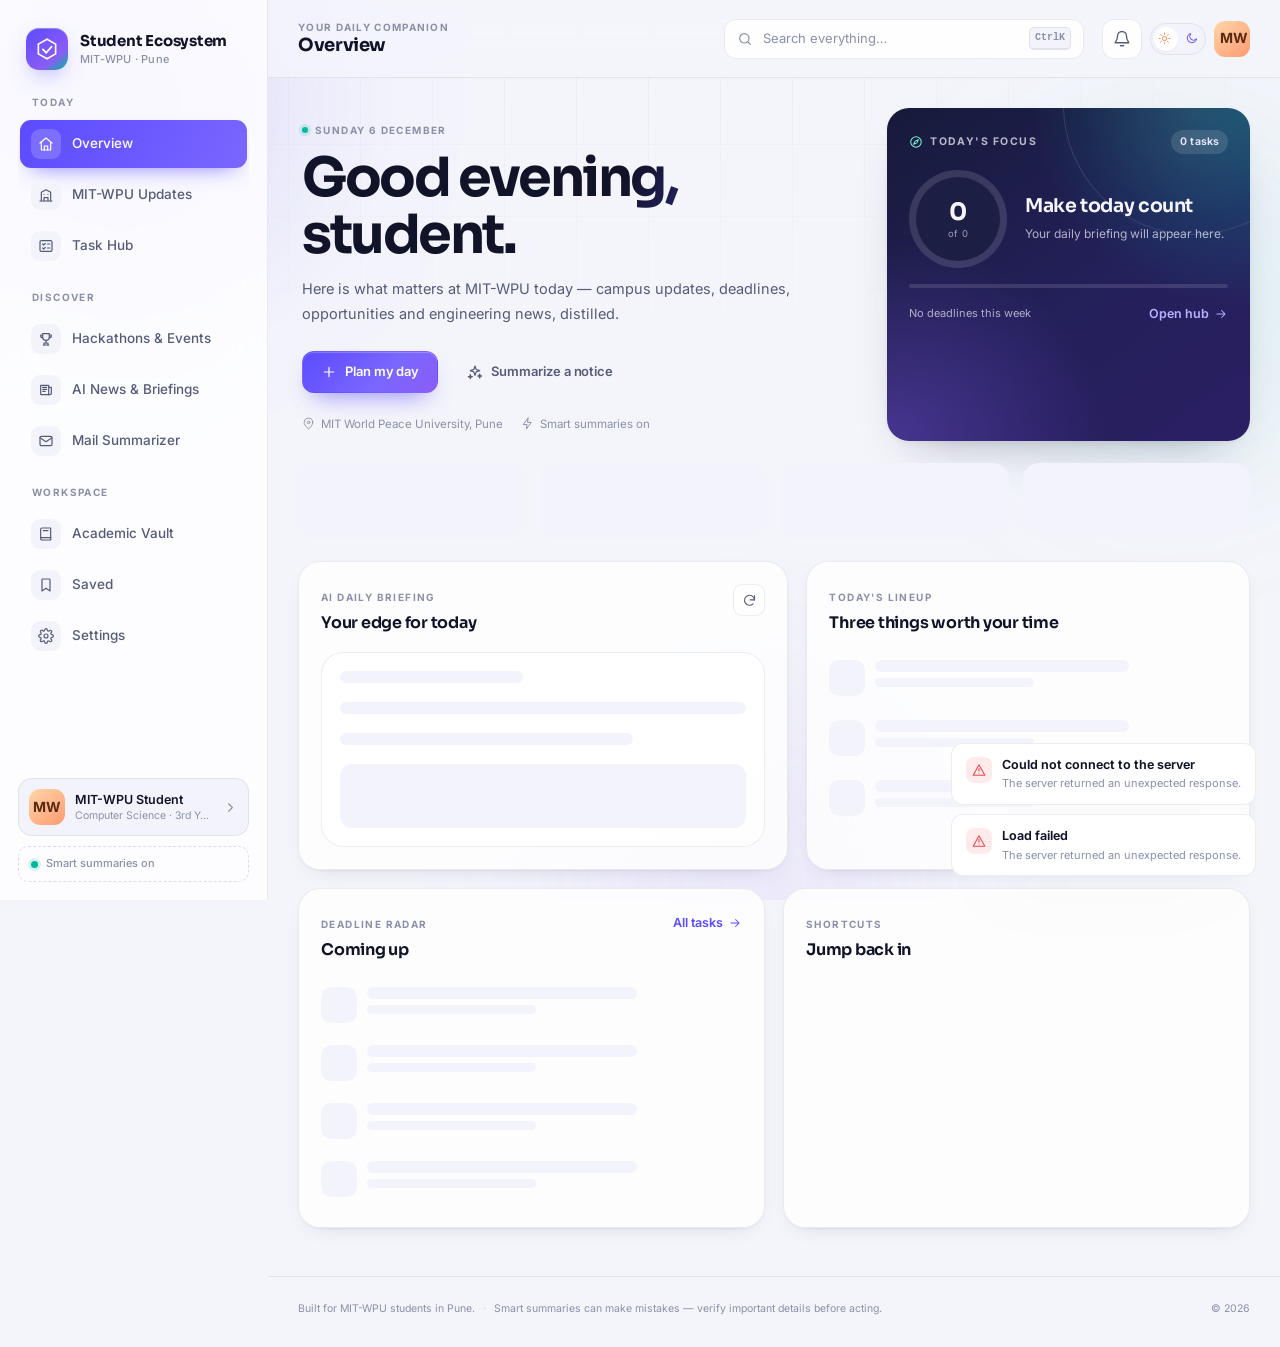
==== commit 5d9a09df: "Hide AI provider and feed source details from UI" ====
--- a/templates/index.html
+++ b/templates/index.html
@@ -11,7 +11,7 @@
   <link rel="preconnect" href="https://fonts.googleapis.com">
   <link rel="preconnect" href="https://fonts.gstatic.com" crossorigin>
   <link href="https://fonts.googleapis.com/css2?family=Sora:wght@400;500;600;700;800&family=Inter:wght@400;500;600;700&display=swap" rel="stylesheet">
-  <link rel="stylesheet" href="/static/css/app.css?v=3">
+  <link rel="stylesheet" href="/static/css/app.css?v=4">
   <script>
     try {
       var savedTheme = localStorage.getItem("se-theme");
@@ -119,7 +119,7 @@
         </button>
         <div class="ai-status" id="ai-status-pill">
           <span class="status-dot"></span>
-          <span id="ai-status-text">Smart fallback</span>
+          <span id="ai-status-text">Smart summaries on</span>
         </div>
       </div>
     </aside>
@@ -262,6 +262,7 @@
           </div>
 
           <div class="source-strip" id="campus-source"></div>
+          <div class="chip-row link-row" id="campus-shortcuts" aria-label="Official college and social profiles"></div>
 
           <div class="toolbar">
             <div class="search-field">
@@ -346,6 +347,7 @@
             </div>
             <span class="toolbar-note" id="news-count-label"></span>
           </div>
+          <div class="chip-row" id="news-topics" role="tablist" aria-label="Filter news by topic"></div>
 
           <div class="news-grid" id="news-grid"></div>
         </section>
@@ -355,67 +357,79 @@
           <div class="view-head">
             <div>
               <span class="eyebrow">MAIL &amp; NOTICE SUMMARIZER</span>
-              <h2>Paste a notice. Get the point.</h2>
-              <p>Drop a campus email or upload an <code>.eml</code> / <code>.txt</code>. You get a TL;DR, deadlines, action items and a category — then send it straight to your task hub.</p>
+              <h2>Turn long notices into next steps.</h2>
+              <p>Paste a notice or upload a file for a TL;DR with deadlines and actions — or connect Gmail to review your inbox.</p>
             </div>
           </div>
 
           <div class="mail-layout">
             <section class="panel mail-composer">
-              <form id="mail-form">
+              <div class="panel-head"><div><span class="eyebrow">NOTICE SUMMARIZER</span><h3>Summarize a notice</h3></div></div>
+              <form id="mail-form" class="mail-form">
                 <div class="field-row">
-                  <label class="field">
-                    <span>Subject <em>optional</em></span>
-                    <input id="mail-subject" name="subject" type="text" placeholder="e.g. End-semester examination schedule" autocomplete="off">
-                  </label>
-                  <label class="field">
-                    <span>From <em>optional</em></span>
-                    <input id="mail-sender" name="sender" type="text" placeholder="e.g. exam@mitwpu.edu.in" autocomplete="off">
-                  </label>
+                  <label class="field"><span>Subject (optional)</span><input id="mail-subject" type="text" placeholder="End-semester timetable" autocomplete="off"></label>
+                  <label class="field"><span>Sender (optional)</span><input id="mail-sender" type="text" placeholder="examination@mitwpu.edu.in" autocomplete="off"></label>
                 </div>
-                <label class="field">
-                  <span>Notice text</span>
-                  <textarea id="mail-body" name="text" rows="11" placeholder="Paste the full email or notice here. Include dates and instructions — the summarizer will extract them."></textarea>
+                <label class="file-drop" for="mail-file">
+                  <span class="file-drop-icon"><svg class="icon"><use href="#i-upload"/></svg></span>
+                  <span class="file-drop-copy"><strong>Upload a notice</strong><small>.txt, .md, .eml or .pdf — processed in memory</small></span>
+                  <span class="file-name" id="mail-file-name" hidden></span>
+                  <input id="mail-file" type="file" accept=".txt,.md,.eml,.pdf,text/plain,message/rfc822,application/pdf" hidden>
                 </label>
-
-                <div class="file-drop" id="mail-drop">
-                  <input id="mail-file" type="file" accept=".eml,.txt,text/plain,message/rfc822" hidden>
-                  <div class="file-drop-icon"><svg class="icon"><use href="#i-upload"/></svg></div>
-                  <div class="file-drop-copy">
-                    <strong>Drop an .eml or .txt file</strong>
-                    <small>or <button type="button" class="link-btn" id="mail-browse">browse files</button> · max 4 MB</small>
-                  </div>
-                  <span class="file-name" id="mail-file-name" hidden></span>
-                </div>
-
+                <label class="field"><span>Notice text</span><textarea id="mail-body" rows="8" placeholder="Paste the notice here…"></textarea></label>
                 <div class="mail-form-foot">
-                  <label class="check-field"><input type="checkbox" id="mail-create-task"> Also add the top action to my tasks</label>
+                  <label class="check-field"><input id="mail-create-task" type="checkbox"><span>Create a task from the top action</span></label>
                   <div class="mail-form-actions">
-                    <button type="button" class="btn btn-ghost" id="mail-sample">Try a sample</button>
-                    <button type="submit" class="btn btn-primary" id="mail-submit"><svg class="icon"><use href="#i-sparkles"/></svg>Summarize notice</button>
+                    <button class="btn btn-ghost btn-sm" id="mail-sample" type="button">Load sample</button>
+                    <button class="btn btn-primary" id="mail-submit" type="submit"><svg class="icon"><use href="#i-sparkles"/></svg>Summarize notice</button>
                   </div>
                 </div>
               </form>
-
-              <div class="mail-result" id="mail-result" aria-live="polite">
-                <div class="empty-state compact">
-                  <div class="empty-icon"><svg class="icon"><use href="#i-mail"/></svg></div>
-                  <h3>Your summary will appear here</h3>
-                  <p>TL;DR, deadlines, action items and a category — structured, scannable and saved to your history.</p>
-                </div>
+              <div class="mail-result" id="mail-result">
+                <div class="empty-state compact"><div class="empty-icon"><svg class="icon"><use href="#i-mail"/></svg></div><h3>Your summary will appear here</h3><p>TL;DR, deadlines, action items and a category — structured, scannable and saved to your history.</p></div>
               </div>
             </section>
 
-            <section class="panel mail-history-panel">
-              <div class="panel-head">
-                <div><span class="eyebrow">SAVED SUMMARIES</span><h3>Recent notices</h3></div>
-                <span class="pill pill-soft" id="mail-history-count">0</span>
-              </div>
+            <aside class="panel mail-history-panel">
+              <div class="panel-head"><div><span class="eyebrow">HISTORY</span><h3>Recent summaries</h3></div></div>
               <div class="mail-history" id="mail-history"></div>
-            </section>
-          </div>
-        </section>
-
+            </aside>
+          </div>
+
+          <section class="panel gmail-inbox-panel">
+            <div class="panel-head">
+              <div>
+                <span class="eyebrow">CONNECTED GMAIL</span>
+                <h3>Your inbox</h3>
+                <p id="gmail-status">Checking Gmail connection...</p>
+                <a id="gmail-connect" class="btn btn-primary btn-sm" href="/auth/google" hidden>Connect Gmail</a>
+              </div>
+
+              <div class="gmail-actions">
+                <button type="button" class="btn btn-primary" id="gmail-refresh">Refresh inbox</button>
+                <button type="button" class="btn btn-secondary" id="gmail-analyse">Analyse Gmail</button>
+              </div>
+            </div>
+
+            <div class="gmail-priority-section">
+              <h3>Important Student Alerts</h3>
+              <p class="section-description">Exams, assignments, fees and important college deadlines.</p>
+              <div id="gmail-priority-list">
+                <div class="empty-state compact"><p>No analysed alerts yet. Select Analyse Gmail to begin.</p></div>
+              </div>
+            </div>
+
+            <div id="gmail-message-list">
+              <div class="empty-state compact"><p>Loading your emails...</p></div>
+            </div>
+
+            <button type="button" class="btn btn-secondary" id="gmail-load-more" style="display: none; margin-top: 16px; width: 100%;">Load More Emails</button>
+          </section>
+        </section>
+        <!-- ============ END MAIL ============ -->
+
+        <!-- ============ VAULT ============ -->        
+            
         <!-- ============ VAULT ============ -->
         <section class="view" id="view-vault" data-view="vault">
           <div class="view-head">
@@ -509,7 +523,7 @@
             <div>
               <span class="eyebrow">SETTINGS</span>
               <h2>Make it yours.</h2>
-              <p>Your branch shapes the news feed and vault. Nothing leaves this device except the text you choose to summarize.</p>
+              <p>Your branch and interests shape the news feed and vault. Notice text you summarize is analyzed on the server; connected Gmail is read only when you explicitly ask or enable background analysis.</p>
             </div>
           </div>
 
@@ -524,6 +538,7 @@
                   <label class="field"><span>Semester</span><input id="settings-semester" type="text" placeholder="Semester 5"></label>
                 </div>
                 <label class="field"><span>This semester's goal</span><input id="settings-goal" type="text" placeholder="Land a strong internship while keeping academics on track"></label>
+                <div class="field"><span>News interests</span><div class="chip-row pref-row" id="settings-news-preferences" aria-label="News interests"></div><small>Your main branch is always included in the briefing.</small></div>
                 <div class="form-foot">
                   <span class="form-note" id="settings-note"></span>
                   <button type="submit" class="btn btn-primary">Save changes</button>
@@ -534,10 +549,8 @@
             <section class="panel">
               <div class="panel-head"><div><span class="eyebrow">SYSTEM</span><h3>Under the hood</h3></div></div>
               <div class="status-list" id="settings-status"></div>
-              <div class="settings-links">
-                <a href="/api/health" target="_blank" rel="noopener">Health check <svg class="icon"><use href="#i-external"/></svg></a>
-                <a href="/api/bootstrap" target="_blank" rel="noopener">Bootstrap payload <svg class="icon"><use href="#i-external"/></svg></a>
-              </div>
+              <label class="check-field privacy-toggle"><input id="gmail-auto" type="checkbox"><span>Analyse connected Gmail automatically every 15 minutes while this tab is open</span></label>
+              <p class="section-description">Off by default. Gmail messages are read on the server only after you connect an authorized account. You can also run analysis manually from the Mail view.</p>
             </section>
           </div>
         </section>
@@ -546,7 +559,7 @@
       <footer class="app-footer">
         <span>Built for MIT-WPU students in Pune.</span>
         <span class="footer-dot">·</span>
-        <span>AI summaries can make mistakes — verify deadlines on the official source.</span>
+        <span>Smart summaries can make mistakes — verify important details before acting.</span>
         <span class="footer-spacer"></span>
         <span id="footer-year"></span>
       </footer>
@@ -589,9 +602,9 @@
 
   <div class="toast-stack" id="toast-stack" aria-live="polite" aria-atomic="false"></div>
 
-  <script src="/static/js/core.js?v=3" defer></script>
-  <script src="/static/js/views.js?v=3" defer></script>
-  <script src="/static/js/tools.js?v=3" defer></script>
-  <script src="/static/js/app.js?v=3" defer></script>
+  <script src="/static/js/core.js?v=4" defer></script>
+  <script src="/static/js/views.js?v=4" defer></script>
+  <script src="/static/js/tools.js?v=4" defer></script>
+  <script src="/static/js/app.js?v=4" defer></script>
 </body>
 </html>
--- a/static/css/app.css
+++ b/static/css/app.css
@@ -429,7 +429,8 @@
 .icon-btn:active { transform: scale(0.96); }
 .icon-btn.small { width: 32px; height: 32px; border-radius: 9px; }
 .icon-btn.small .icon { width: 15px; height: 15px; }
-.icon-btn.spinning .icon { animation: spin 0.9s linear infinite; }
+.icon-btn.spinning .icon,
+.btn.spinning .icon { animation: spin 0.9s linear infinite; }
 
 .notification-dot {
   position: absolute;
@@ -1464,7 +1465,12 @@
 .task-summary { margin-left: auto; display: flex; gap: 14px; font-size: 11px; color: var(--ink-3); }
 .task-summary strong { color: var(--ink); font-weight: 650; }
 
-.kanban { display: grid; grid-template-columns: repeat(3, minmax(0, 1fr)); gap: 16px; align-items: start; }
+.kanban {
+  display: grid;
+  grid-template-columns: repeat(3, minmax(0, 1fr));
+  gap: 16px;
+  align-items: start;
+}
 
 .kanban-col {
   background: var(--surface);
@@ -1475,20 +1481,56 @@
   transition: border-color 0.2s var(--ease), background 0.2s var(--ease);
 }
 
-.kanban-col.dragover { border-color: var(--primary); background: color-mix(in srgb, var(--primary) 5%, var(--surface)); }
-
-.kanban-head { display: flex; align-items: center; gap: 8px; padding: 2px 4px 12px; }
-.kanban-head strong { font-size: 12.5px; font-weight: 650; display: flex; align-items: center; gap: 7px; }
-.kanban-dot { width: 7px; height: 7px; border-radius: 50%; background: var(--ink-3); }
+.kanban-col.dragover {
+  border-color: var(--primary);
+  background: color-mix(in srgb, var(--primary) 5%, var(--surface));
+}
+
+.kanban-head {
+  display: flex;
+  align-items: center;
+  gap: 8px;
+  padding: 2px 4px 12px;
+}
+
+.kanban-head strong {
+  font-size: 12.5px;
+  font-weight: 650;
+  display: flex;
+  align-items: center;
+  gap: 7px;
+}
+
+.kanban-dot {
+  width: 7px;
+  height: 7px;
+  border-radius: 50%;
+  background: var(--ink-3);
+}
+
 .kanban-col[data-status="todo"] .kanban-dot { background: var(--ink-3); }
 .kanban-col[data-status="doing"] .kanban-dot { background: var(--primary); }
 .kanban-col[data-status="done"] .kanban-dot { background: var(--mint); }
-.kanban-count { font-size: 10px; font-weight: 650; color: var(--ink-3); background: var(--surface-2); border-radius: 99px; padding: 1px 8px; }
+
+.kanban-count {
+  font-size: 10px;
+  font-weight: 650;
+  color: var(--ink-3);
+  background: var(--surface-2);
+  border-radius: 99px;
+  padding: 1px 8px;
+}
+
 .kanban-head .spacer { flex: 1; }
 .kanban-head .icon-btn { width: 26px; height: 26px; border-radius: 7px; }
 .kanban-head .icon-btn .icon { width: 13px; height: 13px; }
 
-.kanban-list { display: flex; flex-direction: column; gap: 9px; min-height: 60px; }
+.kanban-list {
+  display: flex;
+  flex-direction: column;
+  gap: 9px;
+  min-height: 60px;
+}
 
 .task-card {
   background: var(--surface-solid);
@@ -1864,7 +1906,8 @@
   .topbar-eyebrow { display: none; }
   .topbar-title h1 { font-size: 15px; margin-top: 0; }
   .topbar-actions .avatar-btn { display: none; }
-  .search-trigger { display: none; }
+  .search-trigger { width: 38px; padding: 0; justify-content: center; }
+  .search-trigger span, .search-trigger kbd { display: none; }
   .view-wrap { padding: 20px 14px 6px; }
   .hero-title { font-size: 34px; }
   .hero-sub { font-size: 13.5px; }
@@ -1949,3 +1992,69 @@
   }
   .ambient-orb { animation: none; }
 }
+/* Gmail Priority Alerts */
+
+.gmail-priority-section {
+  margin-top: 24px;
+  margin-bottom: 24px;
+}
+
+.gmail-priority-section h3 {
+  margin-bottom: 6px;
+}
+
+.gmail-priority-section .section-description {
+  margin-bottom: 16px;
+  color: var(--ink-3);
+}
+
+.gmail-alert-item {
+  margin-bottom: 14px;
+  padding: 18px;
+  border: 1px solid var(--line-strong);
+  border-radius: 12px;
+}
+
+.gmail-alert-item .summary-head {
+  display: flex;
+  align-items: center;
+  flex-wrap: wrap;
+  gap: 8px;
+  margin-bottom: 10px;
+}
+
+.gmail-alert-item h4 {
+  margin: 0;
+  flex: 1 1 100%;
+}
+
+.gmail-alert-item p {
+  margin: 8px 0;
+  line-height: 1.5;
+}
+
+.gmail-alert-item ul {
+  margin: 8px 0 14px;
+  padding-left: 22px;
+}
+
+.gmail-alert-item li {
+  margin-bottom: 5px;
+}
+
+.gmail-alert-item button {
+  margin-top: 10px;
+}
+/* College Hub shortcuts and preference chips */
+.link-row { margin: 4px 0 16px; }
+.link-chip { text-decoration: none; color: var(--ink-2); gap: 6px; }
+.link-chip .icon { width: 12px; height: 12px; }
+.link-chip .icon:last-child { color: var(--primary); }
+.pref-row { margin: 6px 0 4px; }
+.pref-chip { cursor: pointer; gap: 6px; }
+.pref-chip input { accent-color: var(--primary); }
+.privacy-toggle { margin-top: 16px; align-items: flex-start; line-height: 1.45; }
+.source-strip a { color: inherit; text-decoration: underline; text-underline-offset: 2px; }
+#gmail-connect { margin-top: 10px; }
+
+/* Mail Summarizer panels use their base flex/block layouts. */
